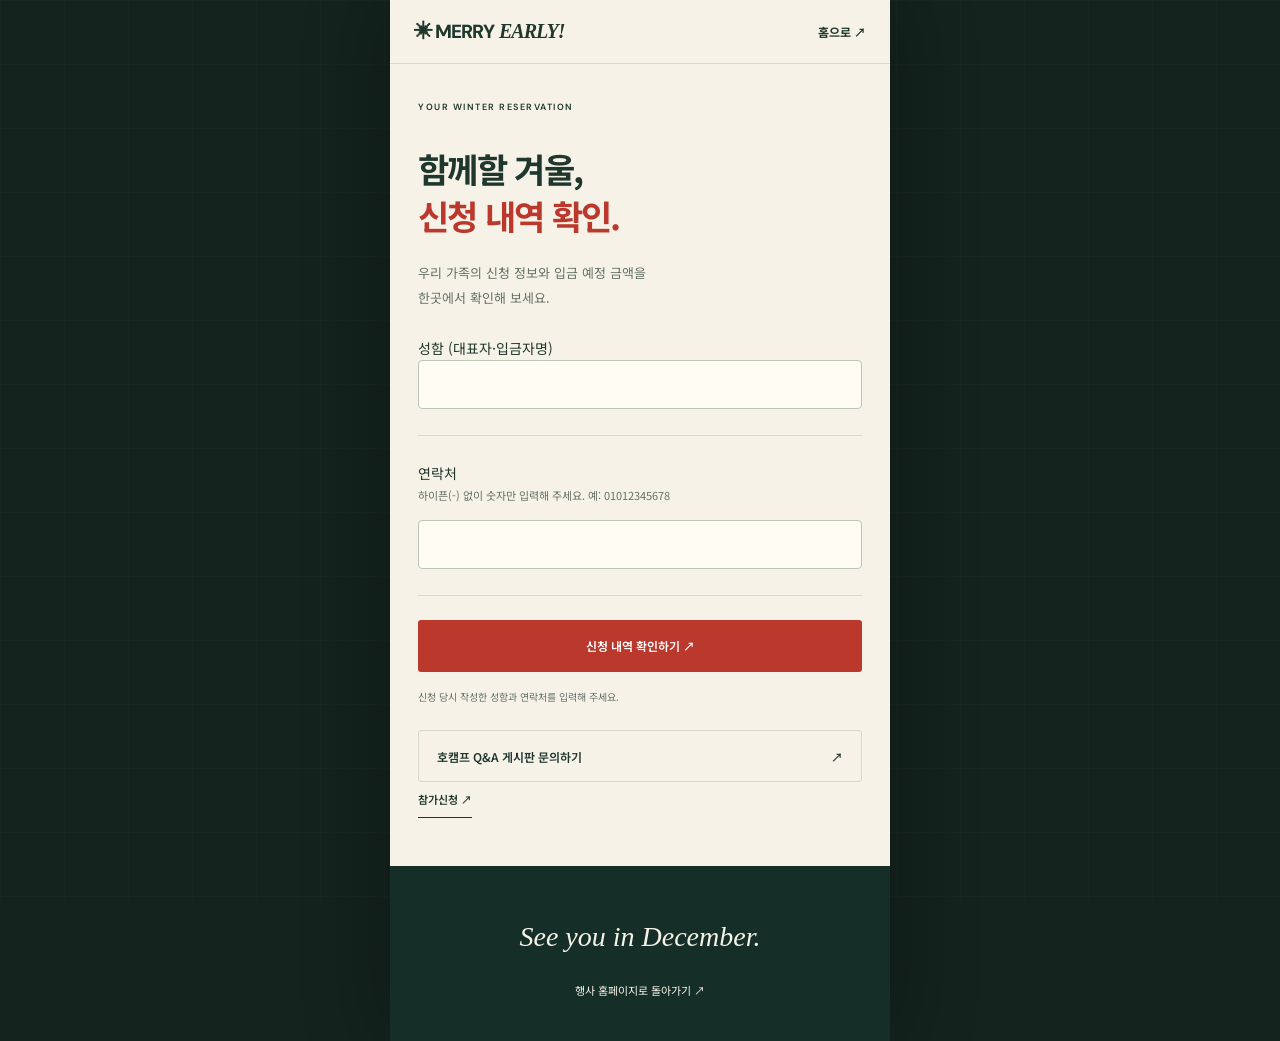
==== application.html @ 4bf06a60 "fix: use direct JSON responses for lookup and email verification" ====
<!doctype html>
<html lang="ko"><head><meta charset="utf-8"><meta name="viewport" content="width=device-width, initial-scale=1, viewport-fit=cover"><meta name="theme-color" content="#152f28"><meta name="robots" content="noindex"><title>신청 내역 확인 · 미리 크리스마스 캠프</title><link rel="icon" href="assets/favicon.svg"><link rel="stylesheet" href="style.css"><link rel="stylesheet" href="registration.css?v=20261101-edit"><script src="payment-config.js?v=20261101" defer></script><script src="registration-fields.js?v=20261101-email" defer></script><script src="application-edit.js?v=20261102-json" defer></script><script src="application.js?v=20261102-json" defer></script></head><body><div class="phone-site registration"><header class="header"><a class="wordmark" href="index.html">✳ MERRY <i>EARLY!</i></a><a class="header-info" href="index.html">홈으로 ↗</a></header><main class="section"><p class="section-label">YOUR WINTER RESERVATION</p><h1>함께할 겨울,<br><em>신청 내역 확인.</em></h1><p class="body-copy">우리 가족의 신청 정보와 입금 예정 금액을<br>한곳에서 확인해 보세요.</p><form id="lookup-form" method="post" target="lookup-frame" autocomplete="off"><div class="form-field"><label for="lookup-name">성함 (대표자·입금자명)</label><input id="lookup-name" name="name" type="text" required maxlength="80" autocomplete="name"></div><div class="form-field"><label for="lookup-phone">연락처</label><p class="field-description" id="phone-hint">하이픈(-) 없이 숫자만 입력해 주세요. 예: 01012345678</p><input id="lookup-phone" name="phone" type="tel" inputmode="numeric" pattern="[0-9]{10,11}" minlength="10" maxlength="11" required aria-describedby="phone-hint" autocomplete="tel"></div><input type="hidden" name="nonce"><button class="button button-red submit-button" type="submit">신청 내역 확인하기 ↗</button><p class="fine-print">신청 당시 작성한 성함과 연락처를 입력해 주세요.</p></form><p id="lookup-status" role="status" class="fine-print"></p><div id="lookup-results" aria-live="polite"></div><section class="amount-card" id="lookup-payment" hidden><p class="section-label">PAYMENT GUIDE</p><h2>입금 계좌 안내</h2><p id="lookup-account-info" class="fine-print" style="white-space:pre-line"></p><button type="button" id="copy-lookup-account" class="button button-red submit-button">계좌번호 복사하기</button><p id="lookup-account-status" role="status" class="fine-print"></p><p class="fine-print">신청 대표자 이름으로 입금해 주세요.<br>입금 확인 및 참가 확정은 운영진이 진행합니다.</p></section><iframe name="lookup-frame" title="신청 조회 처리" hidden></iframe><a class="button button-outline" style="border-color:var(--line)" href="https://cafe.naver.com/f-e/cafes/30946666/menus/34?viewType=L" target="_blank" rel="noopener noreferrer">호캠프 Q&amp;A 게시판 문의하기 <span aria-hidden="true">↗</span></a><a class="text-link" href="register.html">참가신청 ↗</a></main><footer class="footer"><p class="serif">See you in December.</p><a href="index.html">행사 홈페이지로 돌아가기 ↗</a></footer></div></body></html>
---- style.css ----
@import url('https://fonts.googleapis.com/css2?family=DM+Sans:wght@400;500;600;700&family=Noto+Sans+KR:wght@400;500;600;700;800;900&display=swap');
:root{--pine:#152f28;--dark:#10241e;--cream:#f6f2e8;--paper:#fffcf4;--red:#bb382c;--lime:#d8e788;--ink:#20372e;--muted:#657168;--line:#d7d9c9;--shell:500px;--serif:Georgia,'Times New Roman',serif}
*{box-sizing:border-box}html{scroll-behavior:smooth;scroll-padding-top:82px}body{margin:0;background:#14231e;color:var(--ink);font-family:'Noto Sans KR',sans-serif;font-size:14px;line-height:1.65;word-break:keep-all}button,a{-webkit-tap-highlight-color:transparent}a{color:inherit;text-decoration:none}button{font:inherit;color:inherit;cursor:pointer;border:0}button:focus-visible,a:focus-visible,summary:focus-visible,[tabindex]:focus-visible{outline:3px solid #dd8837;outline-offset:4px}img{display:block;max-width:100%;height:auto}h1,h2,h3,p{margin:0}h2{font-size:30px;line-height:1.45;letter-spacing:-1.5px;font-weight:800}em{font-style:normal;color:var(--red)}.mono,.section-label,.pill,.category{font-family:'DM Sans',sans-serif}.serif{font-family:var(--serif);font-style:italic}.skip{position:fixed;top:-100px;left:20px;background:white;padding:12px;z-index:100}.skip:focus{top:8px}body:before{content:'';position:fixed;inset:0;z-index:-1;pointer-events:none;background-image:linear-gradient(#e5f0d505 1px,transparent 1px),linear-gradient(90deg,#e5f0d505 1px,transparent 1px);background-size:64px 64px}.phone-site{max-width:var(--shell);margin:auto;background:var(--cream);box-shadow:0 0 80px #0005;position:relative}.header{position:sticky;top:0;z-index:20;height:64px;background:var(--cream);padding:0 24px;display:flex;align-items:center;justify-content:space-between;border-bottom:1px solid var(--line)}.wordmark{font-family:'DM Sans',sans-serif;font-weight:800;letter-spacing:-1px;font-size:19px;display:flex;gap:5px;align-items:center}.wordmark>span{font-size:30px;color:var(--red);margin-right:4px}.wordmark i{font-family:var(--serif);font-size:20px}.header-info{font-size:12px;font-weight:700;padding:12px 0}.header-info span{margin-left:10px}.desktop-note,.desktop-right{display:none}.hero{position:relative;min-height:712px;color:var(--cream);background:#0e2223;overflow:hidden}.hero-image{position:absolute;inset:0;width:100%;height:100%;object-fit:cover;object-position:66% center}.hero-shade{position:absolute;inset:0;background:linear-gradient(180deg,#0b201bc7 0%,#0c232256 48%,#0a21180a 67%,#0a1c19eb 100%),linear-gradient(90deg,#0b201b6b,transparent)}.hero-top{position:relative;display:flex;align-items:center;justify-content:space-between;padding:26px 24px 0;gap:8px}.pill{border:1px solid #f6f2e84d;border-radius:40px;padding:5px 9px;font-size:9px;letter-spacing:1.1px}.edition{font-size:9px;letter-spacing:.8px}.hero-copy{position:relative;padding:26px 28px 0}.script-title{font-family:var(--serif);font-style:italic;font-size:38px;line-height:1.2;color:var(--lime);margin-bottom:14px;letter-spacing:-1.8px}.hero h1{font-size:clamp(40px,11.2vw,58px);line-height:1.18;letter-spacing:-3.5px;font-weight:900;text-shadow:0 2px 28px #0005}.hero h1 span{color:var(--cream)}.hero-sub{margin-top:20px;line-height:1.9;font-size:13px;color:#f8f5e4e6}.hero-seal{position:absolute;right:28px;bottom:172px;width:88px;height:88px;border-radius:50%;border:1px solid #f6f2e8a6;display:flex;align-items:center;justify-content:center;flex-direction:column;transform:rotate(12deg);color:var(--cream);background:#182f2a30;backdrop-filter:blur(3px)}.hero-seal span{font-family:'DM Sans',sans-serif;font-size:8px;letter-spacing:1px}.hero-seal b{font-size:40px;font-weight:400;line-height:1.1}.hero-bottom{position:absolute;bottom:34px;left:28px;right:28px;display:flex;justify-content:space-between;align-items:center;font-size:13px}.hero-bottom strong{font-size:14px;line-height:2;letter-spacing:.6px}.hero-bottom a{height:44px;width:44px;border-radius:50%;border:1px solid #ffffff60;display:grid;place-items:center;font-size:24px}.image-caption{position:absolute;bottom:8px;left:28px;font-size:8px;color:#fff9}.snow{position:absolute;inset:0;background-image:radial-gradient(1.5px 1.5px at 16% 20%,#fff8 50%,transparent),radial-gradient(1px 1px at 75% 33%,#fff6 50%,transparent),radial-gradient(2px 2px at 38% 70%,#fff9 50%,transparent);background-size:163px 210px,227px 290px,301px 373px;animation:snowfall 25s linear infinite;pointer-events:none}@keyframes snowfall{to{background-position:0 420px,0 580px,0 746px}}.ribbon{background:var(--lime);color:var(--pine);overflow:hidden;padding:12px 0;font-family:'DM Sans',sans-serif;font-size:11px;font-weight:700;letter-spacing:1.5px}.ribbon>div{white-space:nowrap;width:max-content;animation:ribbon 35s linear infinite}@keyframes ribbon{to{transform:translateX(-50%)}}
.section{padding:48px 28px}.section-label{display:flex;justify-content:space-between;align-items:center;font-size:9px;letter-spacing:1.5px;font-weight:600;margin-bottom:30px}.section-label>span:last-child{font-size:22px;line-height:1}.intro-serif{font-size:28px;color:var(--red);margin-bottom:20px}.body-copy{font-size:13px;line-height:1.95;color:var(--muted);margin-top:20px}.ticket{margin-top:32px;background:var(--pine);color:var(--cream);padding:20px 22px 16px;position:relative;filter:drop-shadow(0 7px 9px #17332a10);border-radius:3px}.ticket-top{display:flex;justify-content:space-between;align-items:center;font-size:9px;letter-spacing:1px;color:var(--lime)}.ticket-top>span:last-child{font-size:24px}.ticket-date{display:flex;align-items:center;justify-content:space-between;gap:8px;margin:8px 0 22px}.ticket-date>strong{font:50px/.95 'DM Sans',sans-serif;letter-spacing:-3px;font-weight:600}.ticket-date>strong span{font-weight:400;font-size:27px;margin:0 8px}.ticket-date>.mono{font-size:10px;line-height:1.5}.ticket-dash{height:1px;border-top:1px dashed #ffffff50;position:relative;margin:0 -22px}.ticket-dash:before,.ticket-dash:after{content:'';position:absolute;width:16px;height:16px;border-radius:50%;background:var(--cream);top:-8px}.ticket-dash:before{left:-8px}.ticket-dash:after{right:-8px}.ticket-info{display:grid;grid-template-columns:1fr 1fr 1.3fr;gap:8px;margin:20px 0}.ticket-info dt{font-size:9px;color:#bbc9be;margin-bottom:5px}.ticket-info dd{margin:0;font-size:12px;font-weight:600}.ticket-bottom{border-top:1px solid #ffffff20;padding-top:12px;display:flex;justify-content:space-between;align-items:center;gap:12px}.ticket-bottom>.mono{font-size:7px;letter-spacing:1.3px}.barcode{width:66px;height:19px;background:repeating-linear-gradient(90deg,#e9ecdc 0px,#e9ecdc 1px,transparent 1px,transparent 3px,#e9ecdc 3px,#e9ecdc 5px,transparent 5px,transparent 7px)}.text-link{display:inline-flex;gap:20px;font-size:11px;font-weight:600;border-bottom:1px solid var(--ink);padding:8px 0;background:none}.invitation>.text-link{margin-top:16px}
.program{background:#ebeade}.program-heading{display:flex;justify-content:space-between;gap:10px;align-items:center}.tiny-stamp{font:10px/1.2 'DM Sans',sans-serif;font-weight:700;letter-spacing:1px;border:1px solid var(--red);color:var(--red);padding:12px 10px;transform:rotate(9deg);text-align:center}.day-tabs{display:grid;grid-template-columns:1fr 1fr;margin-top:30px;border:1px solid var(--pine);border-radius:4px;overflow:hidden}.day-tabs button{display:flex;flex-direction:column;align-items:flex-start;background:transparent;padding:16px 18px;gap:3px;text-align:left}.day-tabs button+button{border-left:1px solid var(--pine)}.day-tabs button[aria-selected=true]{background:var(--pine);color:var(--cream)}.day-tabs small{font:9px 'DM Sans',sans-serif;letter-spacing:1.2px}.day-tabs strong{font:32px/1.2 'DM Sans',sans-serif;font-weight:500;letter-spacing:-1px}.day-tabs span{font-size:10px;opacity:.8}.program-item{display:flex;align-items:flex-start;gap:14px;padding:24px 0;border-bottom:1px solid #cdd1c3}.program-no{font:italic 25px var(--serif);color:var(--red);line-height:1.1;min-width:25px}.category{font-size:8px;letter-spacing:1.2px;color:#576756;display:block;margin-bottom:5px}.program-item h3{font-size:17px;font-weight:700;letter-spacing:-.7px}.program-item p{font-size:11px;line-height:1.85;color:var(--muted);margin-top:7px}.item-icon{font-size:27px;color:var(--red);margin-left:auto;line-height:1}.program-notice{font-size:10px;line-height:1.9;color:#656f61;margin-top:18px}.sunday{display:flex;gap:16px;align-items:flex-start;margin-top:26px;padding-top:22px;border-top:1px solid #bfc6b8}.sunday>.mono{font-size:10px;white-space:nowrap;padding-top:3px}.sunday p{font-size:11px}.sunday small{color:var(--muted);font-size:10px}.interlude{background:var(--red);color:var(--cream);padding:42px 28px;position:relative;overflow:hidden}.interlude .mono{font-size:9px;letter-spacing:1.7px}.interlude p{font-size:clamp(22px,6vw,30px);font-weight:800;line-height:1.45;letter-spacing:-1.5px;margin-top:18px}.interlude em{font-family:var(--serif);font-style:italic;color:var(--cream);border-bottom:1px solid #f8f4db80}.interlude-star{font-size:170px;position:absolute;right:-20px;bottom:-52px;color:#f7efda1c;line-height:1.3}
.host-list{list-style:none;display:grid;grid-template-columns:1fr 1fr;margin:28px 0 0;padding:0;border-top:1px solid var(--line)}.host-list li{font-size:19px;font-weight:800;letter-spacing:-.7px;padding:17px 0;border-bottom:1px solid var(--line)}.host-list li:before{content:'✳';font-weight:400;color:var(--red);font-size:15px;margin-right:10px}.host-credit{font-size:8px;letter-spacing:1.4px;margin-top:20px;color:var(--muted)}.venue{background:var(--pine);color:var(--cream)}.venue-label{font-size:11px;color:var(--lime);display:inline-block;margin-bottom:12px}.venue h2{font-size:37px;line-height:1.35}.venue h2 .serif{font-size:32px;font-weight:400;letter-spacing:-1px}.venue .body-copy{color:#becdc2}.venue-address{margin-top:30px;padding-top:24px;border-top:1px solid #f5f0dc30;display:flex;align-items:center;gap:16px}.venue-address>span{font-size:30px;color:var(--lime)}.venue-address strong{font-size:13px}.venue-address p{font-size:11px;color:#becdc2;margin-top:5px}.button{display:flex;align-items:center;justify-content:space-between;gap:12px;font-size:12px;font-weight:600;min-height:52px;padding:14px 18px;border-radius:3px}.button-outline{border:1px solid #f2f5d966;margin-top:24px}.fine-print{font-size:10px;line-height:1.85;margin-top:16px;color:var(--muted)}.venue .fine-print{color:#a7b9ad}.poster-section{background:#ede8dc}.poster-heading{display:flex;align-items:center;justify-content:space-between;gap:14px;margin-bottom:28px}.poster-heading h2{font-size:24px}.poster-heading .text-link{white-space:nowrap;font-size:10px}.poster-button{padding:0;background:var(--pine);width:100%;transform:rotate(-2deg);box-shadow:8px 10px 0 #cdd0bf;transition:transform .25s}.poster-button:hover{transform:rotate(0)}.poster-button img{width:100%;height:auto}.join-badge{display:inline-block;background:#e8e8d7;color:var(--pine);border-radius:30px;font-size:10px;padding:6px 12px;margin-bottom:18px}.join h2{font-size:35px}.join-details{margin:28px 0}.join-details>div{display:flex;justify-content:space-between;padding:12px 0;border-bottom:1px solid var(--line);font-size:12px}.join-details dt{color:var(--muted)}.join-details dd{margin:0;font-weight:600}.button-red{background:var(--red);color:white}.faq{padding-top:12px}.faq h2{font-size:24px;margin-bottom:24px}.faq details{border-top:1px solid var(--line)}.faq details:last-child{border-bottom:1px solid var(--line)}.faq summary{font-size:12px;font-weight:600;cursor:pointer;list-style:none;padding:19px 22px 19px 0;position:relative}.faq summary::-webkit-details-marker{display:none}.faq summary:after{content:'+';position:absolute;right:0;font:20px/1 'DM Sans',sans-serif;font-weight:400;top:20px}.faq details[open] summary:after{content:'−'}.faq details p{font-size:12px;line-height:1.9;color:var(--muted);padding-bottom:20px}.footer{background:var(--pine);color:var(--cream);padding:36px 28px 124px;text-align:center}.footer-star{font-size:40px;color:var(--lime)}.footer>.serif{font-size:28px;margin:12px 0 18px}.footer>a{font-size:11px}.footer small{display:block;font-size:9px;line-height:1.9;color:#aebcb1;margin-top:20px}
.bottom-bar{position:fixed;bottom:0;left:50%;transform:translateX(-50%);width:min(100%,var(--shell));z-index:30;background:#f6f2e8f5;backdrop-filter:blur(10px);padding:12px 16px calc(12px + env(safe-area-inset-bottom));display:flex;gap:10px;border-top:1px solid var(--line)}.bottom-home{display:grid;place-items:center;border:1px solid #c4c8b8;border-radius:3px;width:48px;flex-shrink:0;font-size:22px}.bottom-cta{display:flex;align-items:center;justify-content:space-between;gap:12px;background:var(--red);color:white;min-height:48px;border-radius:3px;padding:12px 16px;flex:1}.bottom-cta span{font-size:10px;opacity:.85}.bottom-cta strong{font-size:12px;white-space:nowrap}dialog{border:0;padding:40px 10px 10px;background:var(--pine);color:white;max-width:min(92vw,580px);max-height:90svh;overflow:auto;border-radius:4px}dialog::backdrop{background:#06120fe8;backdrop-filter:blur(5px)}.dialog-close{position:absolute;top:3px;right:10px;background:none;color:white;min-height:34px;padding:5px 10px;font-size:13px}body.dialog-open{overflow:hidden}[hidden]{display:none!important}
@media(min-width:1050px){.desktop-note{position:fixed;display:block;left:calc(50% - 580px);top:50%;transform:translateY(-50%);width:280px;color:#f6f2e8}.brand{display:flex;align-items:center;font-size:17px;font-weight:700;gap:8px}.brand-symbol{color:var(--lime);font-size:30px}.brand .mono{font-size:8px;font-weight:400;margin-left:auto;letter-spacing:1px}.eyebrow{font:8px 'DM Sans',sans-serif;letter-spacing:1.5px;color:#b3c0ae;margin-top:70px}.desktop-title{font-size:38px;font-weight:700;line-height:1.5;letter-spacing:-2px;margin-top:20px}.desktop-title em{color:var(--lime)}.desktop-line{width:40px;height:1px;background:#81927c;margin:28px 0}.desktop-date{font-size:12px;letter-spacing:1px;color:#d6decf}.desktop-place{font-size:12px;color:#aab8a8;margin-top:8px}.desktop-link{display:inline-flex;align-items:center;gap:20px;margin-top:34px;font-size:11px;color:#bdc8b5}.desktop-link>span{color:var(--lime);font-size:19px}.desktop-bottom{margin-top:80px;border-top:1px solid #d1dbbf20;padding-top:20px;display:flex;justify-content:space-between;font-size:8px;letter-spacing:1.5px;color:#93a18e}.desktop-right{position:fixed;right:calc(50% - 390px);top:10%;bottom:10%;display:flex;align-items:center;justify-content:space-between;flex-direction:column;color:#acbba0;gap:35px}.desktop-right>.big-spark{font-size:76px;color:var(--lime);line-height:1}.desktop-right>span:not(.big-spark){font:9px 'DM Sans',sans-serif;writing-mode:vertical-rl;letter-spacing:2px}}
@media(min-width:1050px) and (max-width:1240px){.desktop-note{left:26px;width:220px}.desktop-title{font-size:31px}.desktop-right{right:60px}.eyebrow{font-size:7px}}
@media(max-width:360px){.header{padding:0 18px}.wordmark{font-size:16px}.wordmark i{font-size:18px}.hero-copy{padding-left:22px;padding-right:22px}.hero{min-height:670px}.section{padding:40px 22px}.hero-top{padding-left:22px;padding-right:22px}.pill{font-size:7px}.edition{font-size:8px}.hero h1{letter-spacing:-2.5px}.ticket{padding-left:18px;padding-right:18px}.ticket-date>strong{font-size:40px}.ticket-dash{margin:0 -18px}.ticket-info dd{font-size:10px}.ticket-bottom>.mono{font-size:6px}.program-item{gap:10px}.program-item p{font-size:10px}.poster-heading h2{font-size:21px}.bottom-cta{padding:12px}.bottom-cta span{font-size:9px}.bottom-cta strong{font-size:11px}.venue h2 .serif{font-size:28px}.host-list li{font-size:16px}.day-tabs button{padding:14px}.program-heading h2{font-size:27px}}
@media(prefers-reduced-motion:reduce){html{scroll-behavior:auto}*,*:before,*:after{animation:none!important;transition:none!important}}

.participation-fees{margin:28px 0;padding:24px 20px;background:#ebeade;border:1px solid var(--line);border-radius:3px}.participation-fees h3{font-size:20px;letter-spacing:-.8px}.fee-basis{font-size:12px;color:var(--muted);margin-top:8px;line-height:1.8}.fee-list{margin:18px 0 0}.fee-list>div{display:flex;align-items:center;justify-content:space-between;gap:12px;padding:15px 0;border-top:1px solid #cdd1c3}.fee-list dt{font-size:13px}.fee-list dt small{display:block;font-size:11px;color:var(--muted);margin-top:3px}.fee-list dd{margin:0;white-space:nowrap;font-size:21px;font-weight:800;color:var(--red);letter-spacing:-.6px}.fee-extra{margin-top:10px;padding-top:16px;border-top:1px dashed #bfc6b8;font-size:11px;line-height:1.9;color:var(--muted)}.fee-extra strong{font-weight:700;color:var(--ink)}
.lookup-link{margin-top:12px;border:1px solid var(--pine)}
---- registration.css ----
.registration h1{font-size:34px;line-height:1.4;letter-spacing:-1.7px}.registration .section{padding-top:36px}.registration-note{background:#ebeade;padding:20px;margin:26px 0;font-size:12px}.registration-note p{margin-top:10px;color:var(--muted)}.source-notice{font-size:12px;border-block:1px solid var(--line);padding:16px 0}.source-notice summary{cursor:pointer;font-weight:700}.source-notice p{margin-top:12px}.source-notice a{display:inline-block;text-decoration:underline;margin-top:12px}.form-field{min-width:0;margin:0;padding:26px 0;border:0;border-bottom:1px solid var(--line)}.form-field legend{float:left;width:100%;font-size:15px;font-weight:700;margin-bottom:10px}.form-field legend+*{clear:both}.field-description{font-size:11px;white-space:pre-line;color:var(--muted);line-height:1.9;margin-bottom:14px}.registration input:not([type=radio]):not([type=checkbox]),.registration select,.registration textarea{display:block;width:100%;min-height:48px;padding:12px;border:1px solid #bdc5b7;border-radius:4px;background:var(--paper);font:inherit;color:var(--ink)}.registration textarea{min-height:120px;resize:vertical}.choice{display:flex;gap:10px;align-items:flex-start;padding:12px 10px;margin:7px 0;border:1px solid var(--line);border-radius:4px;background:var(--paper);font-size:12px;cursor:pointer}.choice:has(input:checked){border-color:var(--pine);background:#e8eddd}.choice input{width:18px;height:18px;flex-shrink:0;accent-color:var(--pine);margin:1px 0}.counts{display:grid;grid-template-columns:1fr 1fr;gap:16px}.counts label{font-size:12px}.counts select{margin-top:8px}.required{color:var(--red)}.amount-card{margin-top:28px;background:var(--pine);color:var(--cream);padding:24px 20px;border-radius:5px}.amount-card h2{font-size:24px}.amount-card dl{font-size:12px}.amount-card dl>div{display:flex;justify-content:space-between;gap:12px;padding:8px 0}.amount-card dd{margin:0;white-space:nowrap}.amount-card .fine-print{color:#c3d0bf}.amount-card .text-link{color:var(--cream);border-color:var(--cream)}.total-row{display:flex;justify-content:space-between;align-items:center;gap:10px;border-top:1px solid #ffffff50;padding-top:18px;margin-top:18px;font-size:12px}.total-row output{font-size:24px;font-weight:800;color:var(--lime);text-align:right}#price-warning{font-size:12px;color:#ffe3b2;white-space:pre-line}#copy-status{display:block;font-size:11px;margin-top:8px}.submit-button{width:100%;justify-content:center;margin-top:24px;cursor:pointer}#form-status{color:var(--red);font-size:12px;margin-top:18px}.registration .footer{padding-bottom:40px}@media(max-width:360px){.registration h1{font-size:29px}.total-row output{font-size:20px}}

.family-field{margin:24px 0;padding:24px 18px;background:#e8eddd;border:2px solid var(--pine);border-radius:6px;scroll-margin-top:84px}.person-count{margin:0;padding:12px 0;border:0;min-width:0}.person-count legend{float:none;font-size:14px;margin:0 0 8px}.count-options{display:grid;grid-template-columns:repeat(5,minmax(0,1fr));gap:6px}.count-options .choice{display:block;position:relative;padding:12px 0;text-align:center;margin:0;font-weight:700}.count-options input{position:absolute;opacity:0;width:1px;height:1px}.count-options .choice:has(input:checked){background:var(--pine);color:var(--cream)}.count-options .choice:has(input:focus-visible){outline:3px solid #dd8837;outline-offset:2px}.family-jump{display:block;margin-top:16px;color:var(--pine);font-weight:700;text-decoration:underline;font-size:13px}

.arrival-notice{font-size:12px;font-weight:700;color:var(--red);margin-bottom:12px}

.lookup-link{margin:12px 0;border:1px solid var(--pine);background:transparent}.lookup-link:hover{background:#e8eddd}.registration>.lookup-link{margin:0 28px 28px}#lookup-results dd{max-width:65%;text-align:right}#lookup-form button:disabled{opacity:.6}
.all-details-title{font-size:24px;margin-top:36px}.completed-details{margin:20px 0}.completed-details>div{padding:18px 0;border-bottom:1px solid var(--line)}.completed-details dt{font-size:12px;color:var(--muted);margin-bottom:8px}.completed-details dd{margin:0;font-size:14px;white-space:pre-wrap;overflow-wrap:anywhere;word-break:normal}#account-info{white-space:pre-line}#verification-retry{margin-top:12px}.submit-button:disabled{opacity:.65}

.returning-applicant{margin:0 0 28px;padding:18px;background:#e8eddd;border:1px solid var(--pine);border-radius:5px}.returning-applicant p{font-size:13px;font-weight:700}.returning-applicant .lookup-link{margin:12px 0 0;width:100%;font-size:13px}

.application-editor{margin-top:24px;padding:20px 14px;border:1px solid var(--pine);background:var(--paper);border-radius:5px}.application-editor h3{font-size:19px}.application-editor .form-field{padding:18px 0}.application-editor label{display:block;font-size:13px;font-weight:700}.application-editor label>input,.application-editor label>select,.application-editor label>textarea{margin-top:8px}.application-editor .choice{display:flex;font-weight:400}.edit-status{margin:16px 0;font-size:12px;white-space:pre-line;color:var(--red)}.application-editor .amount-card output{display:block;margin-top:14px;font-size:27px;font-weight:800;color:var(--lime)}.application-editor .lookup-link{width:100%;font-size:13px}.edit-auth input{letter-spacing:5px;font-size:22px}.application-editor input:disabled{opacity:.75}
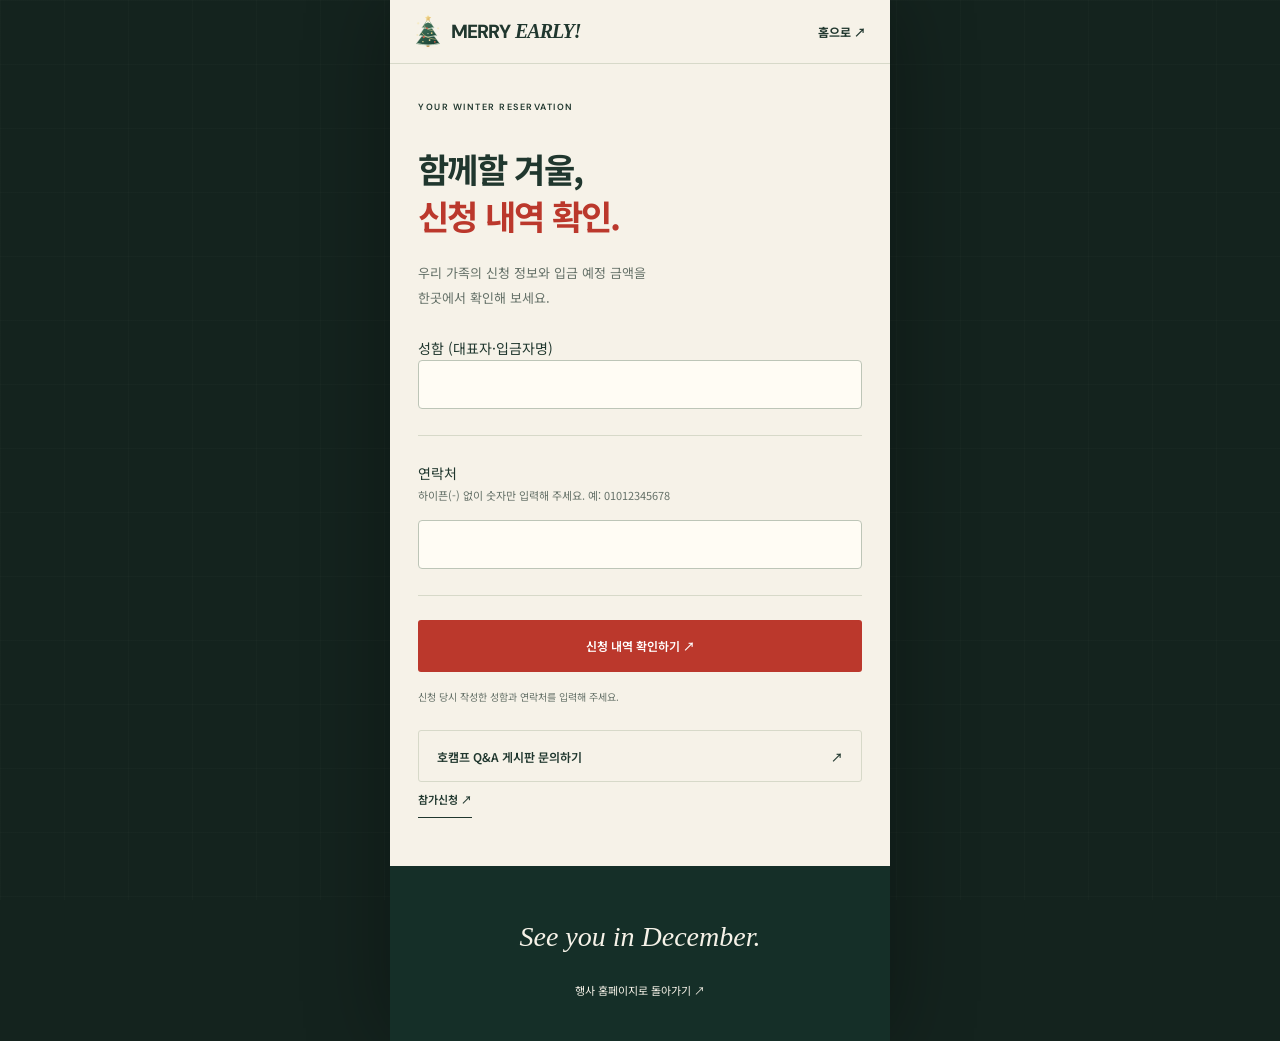
==== commit fe568fa9: "fix: replace emoji decorations with Christmas tree artwork" ====
--- a/application.html
+++ b/application.html
@@ -1,2 +1,2 @@
 <!doctype html>
-<html lang="ko"><head><meta charset="utf-8"><meta name="viewport" content="width=device-width, initial-scale=1, viewport-fit=cover"><meta name="theme-color" content="#152f28"><meta name="robots" content="noindex"><title>신청 내역 확인 · 미리 크리스마스 캠프</title><link rel="icon" href="assets/favicon.svg"><link rel="stylesheet" href="style.css"><link rel="stylesheet" href="registration.css?v=20261101-edit"><script src="payment-config.js?v=20261101" defer></script><script src="registration-fields.js?v=20261101-email" defer></script><script src="application-edit.js?v=20261102-json" defer></script><script src="application.js?v=20261102-json" defer></script></head><body><div class="phone-site registration"><header class="header"><a class="wordmark" href="index.html">✳ MERRY <i>EARLY!</i></a><a class="header-info" href="index.html">홈으로 ↗</a></header><main class="section"><p class="section-label">YOUR WINTER RESERVATION</p><h1>함께할 겨울,<br><em>신청 내역 확인.</em></h1><p class="body-copy">우리 가족의 신청 정보와 입금 예정 금액을<br>한곳에서 확인해 보세요.</p><form id="lookup-form" method="post" target="lookup-frame" autocomplete="off"><div class="form-field"><label for="lookup-name">성함 (대표자·입금자명)</label><input id="lookup-name" name="name" type="text" required maxlength="80" autocomplete="name"></div><div class="form-field"><label for="lookup-phone">연락처</label><p class="field-description" id="phone-hint">하이픈(-) 없이 숫자만 입력해 주세요. 예: 01012345678</p><input id="lookup-phone" name="phone" type="tel" inputmode="numeric" pattern="[0-9]{10,11}" minlength="10" maxlength="11" required aria-describedby="phone-hint" autocomplete="tel"></div><input type="hidden" name="nonce"><button class="button button-red submit-button" type="submit">신청 내역 확인하기 ↗</button><p class="fine-print">신청 당시 작성한 성함과 연락처를 입력해 주세요.</p></form><p id="lookup-status" role="status" class="fine-print"></p><div id="lookup-results" aria-live="polite"></div><section class="amount-card" id="lookup-payment" hidden><p class="section-label">PAYMENT GUIDE</p><h2>입금 계좌 안내</h2><p id="lookup-account-info" class="fine-print" style="white-space:pre-line"></p><button type="button" id="copy-lookup-account" class="button button-red submit-button">계좌번호 복사하기</button><p id="lookup-account-status" role="status" class="fine-print"></p><p class="fine-print">신청 대표자 이름으로 입금해 주세요.<br>입금 확인 및 참가 확정은 운영진이 진행합니다.</p></section><iframe name="lookup-frame" title="신청 조회 처리" hidden></iframe><a class="button button-outline" style="border-color:var(--line)" href="https://cafe.naver.com/f-e/cafes/30946666/menus/34?viewType=L" target="_blank" rel="noopener noreferrer">호캠프 Q&amp;A 게시판 문의하기 <span aria-hidden="true">↗</span></a><a class="text-link" href="register.html">참가신청 ↗</a></main><footer class="footer"><p class="serif">See you in December.</p><a href="index.html">행사 홈페이지로 돌아가기 ↗</a></footer></div></body></html>
+<html lang="ko"><head><meta charset="utf-8"><meta name="viewport" content="width=device-width, initial-scale=1, viewport-fit=cover"><meta name="theme-color" content="#152f28"><meta name="robots" content="noindex"><title>신청 내역 확인 · 미리 크리스마스 캠프</title><link rel="icon" href="assets/favicon.svg"><link rel="stylesheet" href="style.css?v=20261104-tree"><link rel="stylesheet" href="registration.css?v=20261101-edit"><script src="payment-config.js?v=20261101" defer></script><script src="registration-fields.js?v=20261102-audit" defer></script><script src="application-edit.js?v=20261102-json" defer></script><script src="application.js?v=20261102-json" defer></script></head><body><div class="phone-site registration"><header class="header"><a class="wordmark" href="index.html"><img class="tree-icon logo-tree" src="assets/christmas-tree.svg" width="28" height="35" alt="" aria-hidden="true"> MERRY <i>EARLY!</i></a><a class="header-info" href="index.html">홈으로 ↗</a></header><main class="section"><p class="section-label">YOUR WINTER RESERVATION</p><h1>함께할 겨울,<br><em>신청 내역 확인.</em></h1><p class="body-copy">우리 가족의 신청 정보와 입금 예정 금액을<br>한곳에서 확인해 보세요.</p><form id="lookup-form" method="post" target="lookup-frame" autocomplete="off"><div class="form-field"><label for="lookup-name">성함 (대표자·입금자명)</label><input id="lookup-name" name="name" type="text" required maxlength="80" autocomplete="name"></div><div class="form-field"><label for="lookup-phone">연락처</label><p class="field-description" id="phone-hint">하이픈(-) 없이 숫자만 입력해 주세요. 예: 01012345678</p><input id="lookup-phone" name="phone" type="tel" inputmode="numeric" pattern="[0-9]{10,11}" minlength="10" maxlength="11" required aria-describedby="phone-hint" autocomplete="tel"></div><input type="hidden" name="nonce"><button class="button button-red submit-button" type="submit">신청 내역 확인하기 ↗</button><p class="fine-print">신청 당시 작성한 성함과 연락처를 입력해 주세요.</p></form><p id="lookup-status" role="status" class="fine-print"></p><div id="lookup-results" aria-live="polite"></div><section class="amount-card" id="lookup-payment" hidden><p class="section-label">PAYMENT GUIDE</p><h2>입금 계좌 안내</h2><p id="lookup-account-info" class="fine-print" style="white-space:pre-line"></p><button type="button" id="copy-lookup-account" class="button button-red submit-button">계좌번호 복사하기</button><p id="lookup-account-status" role="status" class="fine-print"></p><p class="fine-print">신청 대표자 이름으로 입금해 주세요.<br>입금 확인 및 참가 확정은 운영진이 진행합니다.</p></section><iframe name="lookup-frame" title="신청 조회 처리" hidden></iframe><a class="button button-outline" style="border-color:var(--line)" href="https://cafe.naver.com/f-e/cafes/30946666/menus/34?viewType=L" target="_blank" rel="noopener noreferrer">호캠프 Q&amp;A 게시판 문의하기 <span aria-hidden="true">↗</span></a><a class="text-link" href="register.html">참가신청 ↗</a></main><footer class="footer"><p class="serif">See you in December.</p><a href="index.html">행사 홈페이지로 돌아가기 ↗</a></footer></div></body></html>
--- a/style.css
+++ b/style.css
@@ -3,7 +3,7 @@
 *{box-sizing:border-box}html{scroll-behavior:smooth;scroll-padding-top:82px}body{margin:0;background:#14231e;color:var(--ink);font-family:'Noto Sans KR',sans-serif;font-size:14px;line-height:1.65;word-break:keep-all}button,a{-webkit-tap-highlight-color:transparent}a{color:inherit;text-decoration:none}button{font:inherit;color:inherit;cursor:pointer;border:0}button:focus-visible,a:focus-visible,summary:focus-visible,[tabindex]:focus-visible{outline:3px solid #dd8837;outline-offset:4px}img{display:block;max-width:100%;height:auto}h1,h2,h3,p{margin:0}h2{font-size:30px;line-height:1.45;letter-spacing:-1.5px;font-weight:800}em{font-style:normal;color:var(--red)}.mono,.section-label,.pill,.category{font-family:'DM Sans',sans-serif}.serif{font-family:var(--serif);font-style:italic}.skip{position:fixed;top:-100px;left:20px;background:white;padding:12px;z-index:100}.skip:focus{top:8px}body:before{content:'';position:fixed;inset:0;z-index:-1;pointer-events:none;background-image:linear-gradient(#e5f0d505 1px,transparent 1px),linear-gradient(90deg,#e5f0d505 1px,transparent 1px);background-size:64px 64px}.phone-site{max-width:var(--shell);margin:auto;background:var(--cream);box-shadow:0 0 80px #0005;position:relative}.header{position:sticky;top:0;z-index:20;height:64px;background:var(--cream);padding:0 24px;display:flex;align-items:center;justify-content:space-between;border-bottom:1px solid var(--line)}.wordmark{font-family:'DM Sans',sans-serif;font-weight:800;letter-spacing:-1px;font-size:19px;display:flex;gap:5px;align-items:center}.wordmark>span{font-size:30px;color:var(--red);margin-right:4px}.wordmark i{font-family:var(--serif);font-size:20px}.header-info{font-size:12px;font-weight:700;padding:12px 0}.header-info span{margin-left:10px}.desktop-note,.desktop-right{display:none}.hero{position:relative;min-height:712px;color:var(--cream);background:#0e2223;overflow:hidden}.hero-image{position:absolute;inset:0;width:100%;height:100%;object-fit:cover;object-position:66% center}.hero-shade{position:absolute;inset:0;background:linear-gradient(180deg,#0b201bc7 0%,#0c232256 48%,#0a21180a 67%,#0a1c19eb 100%),linear-gradient(90deg,#0b201b6b,transparent)}.hero-top{position:relative;display:flex;align-items:center;justify-content:space-between;padding:26px 24px 0;gap:8px}.pill{border:1px solid #f6f2e84d;border-radius:40px;padding:5px 9px;font-size:9px;letter-spacing:1.1px}.edition{font-size:9px;letter-spacing:.8px}.hero-copy{position:relative;padding:26px 28px 0}.script-title{font-family:var(--serif);font-style:italic;font-size:38px;line-height:1.2;color:var(--lime);margin-bottom:14px;letter-spacing:-1.8px}.hero h1{font-size:clamp(40px,11.2vw,58px);line-height:1.18;letter-spacing:-3.5px;font-weight:900;text-shadow:0 2px 28px #0005}.hero h1 span{color:var(--cream)}.hero-sub{margin-top:20px;line-height:1.9;font-size:13px;color:#f8f5e4e6}.hero-seal{position:absolute;right:28px;bottom:172px;width:88px;height:88px;border-radius:50%;border:1px solid #f6f2e8a6;display:flex;align-items:center;justify-content:center;flex-direction:column;transform:rotate(12deg);color:var(--cream);background:#182f2a30;backdrop-filter:blur(3px)}.hero-seal span{font-family:'DM Sans',sans-serif;font-size:8px;letter-spacing:1px}.hero-seal b{font-size:40px;font-weight:400;line-height:1.1}.hero-bottom{position:absolute;bottom:34px;left:28px;right:28px;display:flex;justify-content:space-between;align-items:center;font-size:13px}.hero-bottom strong{font-size:14px;line-height:2;letter-spacing:.6px}.hero-bottom a{height:44px;width:44px;border-radius:50%;border:1px solid #ffffff60;display:grid;place-items:center;font-size:24px}.image-caption{position:absolute;bottom:8px;left:28px;font-size:8px;color:#fff9}.snow{position:absolute;inset:0;background-image:radial-gradient(1.5px 1.5px at 16% 20%,#fff8 50%,transparent),radial-gradient(1px 1px at 75% 33%,#fff6 50%,transparent),radial-gradient(2px 2px at 38% 70%,#fff9 50%,transparent);background-size:163px 210px,227px 290px,301px 373px;animation:snowfall 25s linear infinite;pointer-events:none}@keyframes snowfall{to{background-position:0 420px,0 580px,0 746px}}.ribbon{background:var(--lime);color:var(--pine);overflow:hidden;padding:12px 0;font-family:'DM Sans',sans-serif;font-size:11px;font-weight:700;letter-spacing:1.5px}.ribbon>div{white-space:nowrap;width:max-content;animation:ribbon 35s linear infinite}@keyframes ribbon{to{transform:translateX(-50%)}}
 .section{padding:48px 28px}.section-label{display:flex;justify-content:space-between;align-items:center;font-size:9px;letter-spacing:1.5px;font-weight:600;margin-bottom:30px}.section-label>span:last-child{font-size:22px;line-height:1}.intro-serif{font-size:28px;color:var(--red);margin-bottom:20px}.body-copy{font-size:13px;line-height:1.95;color:var(--muted);margin-top:20px}.ticket{margin-top:32px;background:var(--pine);color:var(--cream);padding:20px 22px 16px;position:relative;filter:drop-shadow(0 7px 9px #17332a10);border-radius:3px}.ticket-top{display:flex;justify-content:space-between;align-items:center;font-size:9px;letter-spacing:1px;color:var(--lime)}.ticket-top>span:last-child{font-size:24px}.ticket-date{display:flex;align-items:center;justify-content:space-between;gap:8px;margin:8px 0 22px}.ticket-date>strong{font:50px/.95 'DM Sans',sans-serif;letter-spacing:-3px;font-weight:600}.ticket-date>strong span{font-weight:400;font-size:27px;margin:0 8px}.ticket-date>.mono{font-size:10px;line-height:1.5}.ticket-dash{height:1px;border-top:1px dashed #ffffff50;position:relative;margin:0 -22px}.ticket-dash:before,.ticket-dash:after{content:'';position:absolute;width:16px;height:16px;border-radius:50%;background:var(--cream);top:-8px}.ticket-dash:before{left:-8px}.ticket-dash:after{right:-8px}.ticket-info{display:grid;grid-template-columns:1fr 1fr 1.3fr;gap:8px;margin:20px 0}.ticket-info dt{font-size:9px;color:#bbc9be;margin-bottom:5px}.ticket-info dd{margin:0;font-size:12px;font-weight:600}.ticket-bottom{border-top:1px solid #ffffff20;padding-top:12px;display:flex;justify-content:space-between;align-items:center;gap:12px}.ticket-bottom>.mono{font-size:7px;letter-spacing:1.3px}.barcode{width:66px;height:19px;background:repeating-linear-gradient(90deg,#e9ecdc 0px,#e9ecdc 1px,transparent 1px,transparent 3px,#e9ecdc 3px,#e9ecdc 5px,transparent 5px,transparent 7px)}.text-link{display:inline-flex;gap:20px;font-size:11px;font-weight:600;border-bottom:1px solid var(--ink);padding:8px 0;background:none}.invitation>.text-link{margin-top:16px}
 .program{background:#ebeade}.program-heading{display:flex;justify-content:space-between;gap:10px;align-items:center}.tiny-stamp{font:10px/1.2 'DM Sans',sans-serif;font-weight:700;letter-spacing:1px;border:1px solid var(--red);color:var(--red);padding:12px 10px;transform:rotate(9deg);text-align:center}.day-tabs{display:grid;grid-template-columns:1fr 1fr;margin-top:30px;border:1px solid var(--pine);border-radius:4px;overflow:hidden}.day-tabs button{display:flex;flex-direction:column;align-items:flex-start;background:transparent;padding:16px 18px;gap:3px;text-align:left}.day-tabs button+button{border-left:1px solid var(--pine)}.day-tabs button[aria-selected=true]{background:var(--pine);color:var(--cream)}.day-tabs small{font:9px 'DM Sans',sans-serif;letter-spacing:1.2px}.day-tabs strong{font:32px/1.2 'DM Sans',sans-serif;font-weight:500;letter-spacing:-1px}.day-tabs span{font-size:10px;opacity:.8}.program-item{display:flex;align-items:flex-start;gap:14px;padding:24px 0;border-bottom:1px solid #cdd1c3}.program-no{font:italic 25px var(--serif);color:var(--red);line-height:1.1;min-width:25px}.category{font-size:8px;letter-spacing:1.2px;color:#576756;display:block;margin-bottom:5px}.program-item h3{font-size:17px;font-weight:700;letter-spacing:-.7px}.program-item p{font-size:11px;line-height:1.85;color:var(--muted);margin-top:7px}.item-icon{font-size:27px;color:var(--red);margin-left:auto;line-height:1}.program-notice{font-size:10px;line-height:1.9;color:#656f61;margin-top:18px}.sunday{display:flex;gap:16px;align-items:flex-start;margin-top:26px;padding-top:22px;border-top:1px solid #bfc6b8}.sunday>.mono{font-size:10px;white-space:nowrap;padding-top:3px}.sunday p{font-size:11px}.sunday small{color:var(--muted);font-size:10px}.interlude{background:var(--red);color:var(--cream);padding:42px 28px;position:relative;overflow:hidden}.interlude .mono{font-size:9px;letter-spacing:1.7px}.interlude p{font-size:clamp(22px,6vw,30px);font-weight:800;line-height:1.45;letter-spacing:-1.5px;margin-top:18px}.interlude em{font-family:var(--serif);font-style:italic;color:var(--cream);border-bottom:1px solid #f8f4db80}.interlude-star{font-size:170px;position:absolute;right:-20px;bottom:-52px;color:#f7efda1c;line-height:1.3}
-.host-list{list-style:none;display:grid;grid-template-columns:1fr 1fr;margin:28px 0 0;padding:0;border-top:1px solid var(--line)}.host-list li{font-size:19px;font-weight:800;letter-spacing:-.7px;padding:17px 0;border-bottom:1px solid var(--line)}.host-list li:before{content:'✳';font-weight:400;color:var(--red);font-size:15px;margin-right:10px}.host-credit{font-size:8px;letter-spacing:1.4px;margin-top:20px;color:var(--muted)}.venue{background:var(--pine);color:var(--cream)}.venue-label{font-size:11px;color:var(--lime);display:inline-block;margin-bottom:12px}.venue h2{font-size:37px;line-height:1.35}.venue h2 .serif{font-size:32px;font-weight:400;letter-spacing:-1px}.venue .body-copy{color:#becdc2}.venue-address{margin-top:30px;padding-top:24px;border-top:1px solid #f5f0dc30;display:flex;align-items:center;gap:16px}.venue-address>span{font-size:30px;color:var(--lime)}.venue-address strong{font-size:13px}.venue-address p{font-size:11px;color:#becdc2;margin-top:5px}.button{display:flex;align-items:center;justify-content:space-between;gap:12px;font-size:12px;font-weight:600;min-height:52px;padding:14px 18px;border-radius:3px}.button-outline{border:1px solid #f2f5d966;margin-top:24px}.fine-print{font-size:10px;line-height:1.85;margin-top:16px;color:var(--muted)}.venue .fine-print{color:#a7b9ad}.poster-section{background:#ede8dc}.poster-heading{display:flex;align-items:center;justify-content:space-between;gap:14px;margin-bottom:28px}.poster-heading h2{font-size:24px}.poster-heading .text-link{white-space:nowrap;font-size:10px}.poster-button{padding:0;background:var(--pine);width:100%;transform:rotate(-2deg);box-shadow:8px 10px 0 #cdd0bf;transition:transform .25s}.poster-button:hover{transform:rotate(0)}.poster-button img{width:100%;height:auto}.join-badge{display:inline-block;background:#e8e8d7;color:var(--pine);border-radius:30px;font-size:10px;padding:6px 12px;margin-bottom:18px}.join h2{font-size:35px}.join-details{margin:28px 0}.join-details>div{display:flex;justify-content:space-between;padding:12px 0;border-bottom:1px solid var(--line);font-size:12px}.join-details dt{color:var(--muted)}.join-details dd{margin:0;font-weight:600}.button-red{background:var(--red);color:white}.faq{padding-top:12px}.faq h2{font-size:24px;margin-bottom:24px}.faq details{border-top:1px solid var(--line)}.faq details:last-child{border-bottom:1px solid var(--line)}.faq summary{font-size:12px;font-weight:600;cursor:pointer;list-style:none;padding:19px 22px 19px 0;position:relative}.faq summary::-webkit-details-marker{display:none}.faq summary:after{content:'+';position:absolute;right:0;font:20px/1 'DM Sans',sans-serif;font-weight:400;top:20px}.faq details[open] summary:after{content:'−'}.faq details p{font-size:12px;line-height:1.9;color:var(--muted);padding-bottom:20px}.footer{background:var(--pine);color:var(--cream);padding:36px 28px 124px;text-align:center}.footer-star{font-size:40px;color:var(--lime)}.footer>.serif{font-size:28px;margin:12px 0 18px}.footer>a{font-size:11px}.footer small{display:block;font-size:9px;line-height:1.9;color:#aebcb1;margin-top:20px}
+.host-list{list-style:none;display:grid;grid-template-columns:1fr 1fr;margin:28px 0 0;padding:0;border-top:1px solid var(--line)}.host-list li{font-size:19px;font-weight:800;letter-spacing:-.7px;padding:17px 0;border-bottom:1px solid var(--line)}.host-list li:before{content:'✳\FE0E';font-weight:400;color:var(--red);font-size:15px;margin-right:10px}.host-credit{font-size:8px;letter-spacing:1.4px;margin-top:20px;color:var(--muted)}.venue{background:var(--pine);color:var(--cream)}.venue-label{font-size:11px;color:var(--lime);display:inline-block;margin-bottom:12px}.venue h2{font-size:37px;line-height:1.35}.venue h2 .serif{font-size:32px;font-weight:400;letter-spacing:-1px}.venue .body-copy{color:#becdc2}.venue-address{margin-top:30px;padding-top:24px;border-top:1px solid #f5f0dc30;display:flex;align-items:center;gap:16px}.venue-address>span{font-size:30px;color:var(--lime)}.venue-address strong{font-size:13px}.venue-address p{font-size:11px;color:#becdc2;margin-top:5px}.button{display:flex;align-items:center;justify-content:space-between;gap:12px;font-size:12px;font-weight:600;min-height:52px;padding:14px 18px;border-radius:3px}.button-outline{border:1px solid #f2f5d966;margin-top:24px}.fine-print{font-size:10px;line-height:1.85;margin-top:16px;color:var(--muted)}.venue .fine-print{color:#a7b9ad}.poster-section{background:#ede8dc}.poster-heading{display:flex;align-items:center;justify-content:space-between;gap:14px;margin-bottom:28px}.poster-heading h2{font-size:24px}.poster-heading .text-link{white-space:nowrap;font-size:10px}.poster-button{padding:0;background:var(--pine);width:100%;transform:rotate(-2deg);box-shadow:8px 10px 0 #cdd0bf;transition:transform .25s}.poster-button:hover{transform:rotate(0)}.poster-button img{width:100%;height:auto}.join-badge{display:inline-block;background:#e8e8d7;color:var(--pine);border-radius:30px;font-size:10px;padding:6px 12px;margin-bottom:18px}.join h2{font-size:35px}.join-details{margin:28px 0}.join-details>div{display:flex;justify-content:space-between;padding:12px 0;border-bottom:1px solid var(--line);font-size:12px}.join-details dt{color:var(--muted)}.join-details dd{margin:0;font-weight:600}.button-red{background:var(--red);color:white}.faq{padding-top:12px}.faq h2{font-size:24px;margin-bottom:24px}.faq details{border-top:1px solid var(--line)}.faq details:last-child{border-bottom:1px solid var(--line)}.faq summary{font-size:12px;font-weight:600;cursor:pointer;list-style:none;padding:19px 22px 19px 0;position:relative}.faq summary::-webkit-details-marker{display:none}.faq summary:after{content:'+';position:absolute;right:0;font:20px/1 'DM Sans',sans-serif;font-weight:400;top:20px}.faq details[open] summary:after{content:'−'}.faq details p{font-size:12px;line-height:1.9;color:var(--muted);padding-bottom:20px}.footer{background:var(--pine);color:var(--cream);padding:36px 28px 124px;text-align:center}.footer-star{font-size:40px;color:var(--lime)}.footer>.serif{font-size:28px;margin:12px 0 18px}.footer>a{font-size:11px}.footer small{display:block;font-size:9px;line-height:1.9;color:#aebcb1;margin-top:20px}
 .bottom-bar{position:fixed;bottom:0;left:50%;transform:translateX(-50%);width:min(100%,var(--shell));z-index:30;background:#f6f2e8f5;backdrop-filter:blur(10px);padding:12px 16px calc(12px + env(safe-area-inset-bottom));display:flex;gap:10px;border-top:1px solid var(--line)}.bottom-home{display:grid;place-items:center;border:1px solid #c4c8b8;border-radius:3px;width:48px;flex-shrink:0;font-size:22px}.bottom-cta{display:flex;align-items:center;justify-content:space-between;gap:12px;background:var(--red);color:white;min-height:48px;border-radius:3px;padding:12px 16px;flex:1}.bottom-cta span{font-size:10px;opacity:.85}.bottom-cta strong{font-size:12px;white-space:nowrap}dialog{border:0;padding:40px 10px 10px;background:var(--pine);color:white;max-width:min(92vw,580px);max-height:90svh;overflow:auto;border-radius:4px}dialog::backdrop{background:#06120fe8;backdrop-filter:blur(5px)}.dialog-close{position:absolute;top:3px;right:10px;background:none;color:white;min-height:34px;padding:5px 10px;font-size:13px}body.dialog-open{overflow:hidden}[hidden]{display:none!important}
 @media(min-width:1050px){.desktop-note{position:fixed;display:block;left:calc(50% - 580px);top:50%;transform:translateY(-50%);width:280px;color:#f6f2e8}.brand{display:flex;align-items:center;font-size:17px;font-weight:700;gap:8px}.brand-symbol{color:var(--lime);font-size:30px}.brand .mono{font-size:8px;font-weight:400;margin-left:auto;letter-spacing:1px}.eyebrow{font:8px 'DM Sans',sans-serif;letter-spacing:1.5px;color:#b3c0ae;margin-top:70px}.desktop-title{font-size:38px;font-weight:700;line-height:1.5;letter-spacing:-2px;margin-top:20px}.desktop-title em{color:var(--lime)}.desktop-line{width:40px;height:1px;background:#81927c;margin:28px 0}.desktop-date{font-size:12px;letter-spacing:1px;color:#d6decf}.desktop-place{font-size:12px;color:#aab8a8;margin-top:8px}.desktop-link{display:inline-flex;align-items:center;gap:20px;margin-top:34px;font-size:11px;color:#bdc8b5}.desktop-link>span{color:var(--lime);font-size:19px}.desktop-bottom{margin-top:80px;border-top:1px solid #d1dbbf20;padding-top:20px;display:flex;justify-content:space-between;font-size:8px;letter-spacing:1.5px;color:#93a18e}.desktop-right{position:fixed;right:calc(50% - 390px);top:10%;bottom:10%;display:flex;align-items:center;justify-content:space-between;flex-direction:column;color:#acbba0;gap:35px}.desktop-right>.big-spark{font-size:76px;color:var(--lime);line-height:1}.desktop-right>span:not(.big-spark){font:9px 'DM Sans',sans-serif;writing-mode:vertical-rl;letter-spacing:2px}}
 @media(min-width:1050px) and (max-width:1240px){.desktop-note{left:26px;width:220px}.desktop-title{font-size:31px}.desktop-right{right:60px}.eyebrow{font-size:7px}}
@@ -12,3 +12,7 @@
 
 .participation-fees{margin:28px 0;padding:24px 20px;background:#ebeade;border:1px solid var(--line);border-radius:3px}.participation-fees h3{font-size:20px;letter-spacing:-.8px}.fee-basis{font-size:12px;color:var(--muted);margin-top:8px;line-height:1.8}.fee-list{margin:18px 0 0}.fee-list>div{display:flex;align-items:center;justify-content:space-between;gap:12px;padding:15px 0;border-top:1px solid #cdd1c3}.fee-list dt{font-size:13px}.fee-list dt small{display:block;font-size:11px;color:var(--muted);margin-top:3px}.fee-list dd{margin:0;white-space:nowrap;font-size:21px;font-weight:800;color:var(--red);letter-spacing:-.6px}.fee-extra{margin-top:10px;padding-top:16px;border-top:1px dashed #bfc6b8;font-size:11px;line-height:1.9;color:var(--muted)}.fee-extra strong{font-weight:700;color:var(--ink)}
 .lookup-link{margin-top:12px;border:1px solid var(--pine)}
+.music-toggle{position:fixed;right:max(16px,calc((100vw - var(--shell))/2 + 16px));bottom:calc(88px + env(safe-area-inset-bottom));z-index:25;display:flex;align-items:center;gap:8px;min-height:44px;padding:10px 16px;border:1px solid #f6f2e855;border-radius:30px;background:var(--pine);color:var(--cream);font-size:12px;font-weight:700;box-shadow:0 3px 14px #0003}.music-toggle>span:first-child{color:var(--lime);font-size:18px;line-height:1}.music-credit{margin-top:20px;font-size:9px;line-height:1.8;color:#aebcb1}.music-credit a{text-decoration:underline;text-underline-offset:3px}.sr-only{position:absolute;width:1px;height:1px;padding:0;margin:-1px;overflow:hidden;clip-path:inset(50%);white-space:nowrap;border:0}
+
+.logo-tree{width:28px;height:35px;flex-shrink:0;object-fit:contain;margin-right:4px}.interlude>div{position:relative;padding-right:78px;isolation:isolate}.interlude>div>.mono,.interlude p{position:relative;z-index:1}.interlude p{font-size:clamp(22px,6vw,28px)}.interlude-tree{position:absolute;right:-15px;bottom:-30px;width:112px;height:140px;opacity:.95;z-index:0;pointer-events:none}@media(max-width:360px){.interlude{padding-left:22px;padding-right:22px}.interlude>div{padding-right:62px}.interlude-tree{width:92px;height:115px;right:-12px;bottom:-24px}}
+@media(max-width:360px){.interlude em{display:block;width:max-content}.interlude p{font-size:21px}}
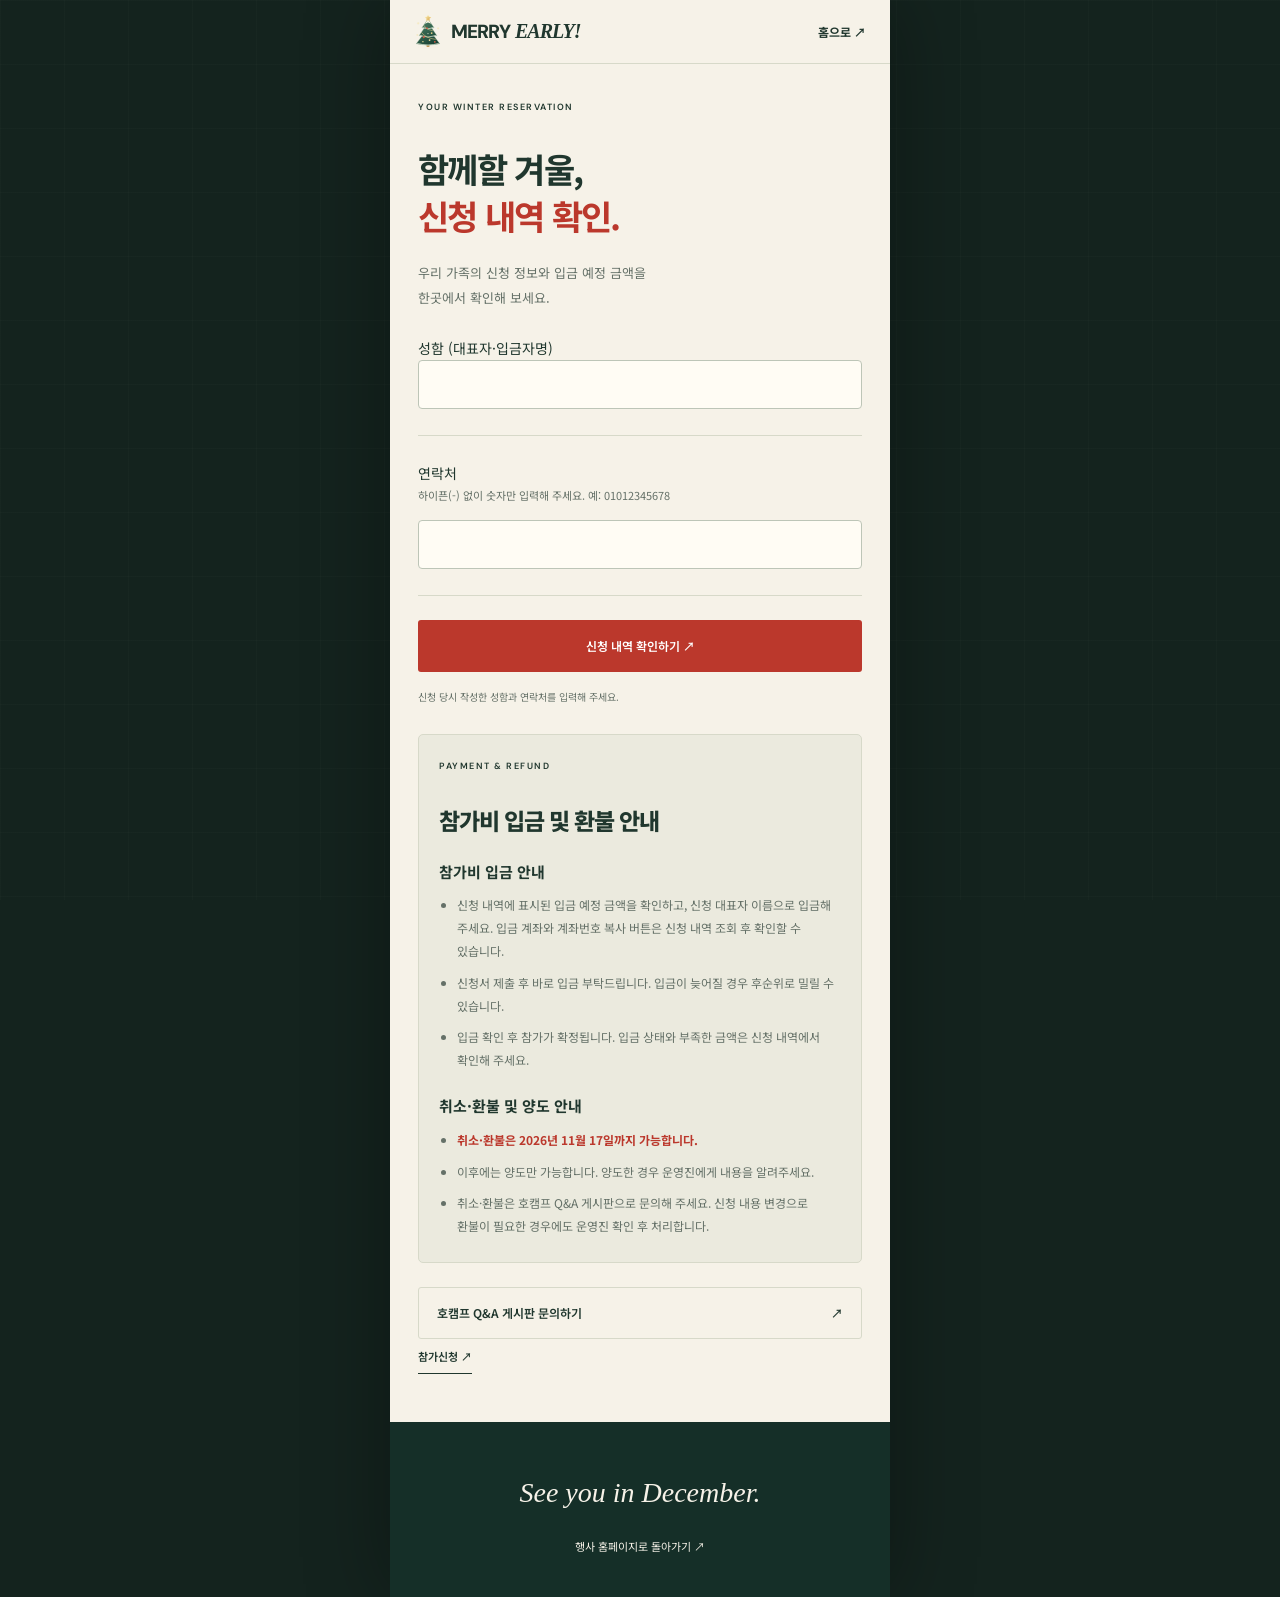
==== commit 827f9028: "feat: show payment and refund guidance on application lookup" ====
--- a/application.html
+++ b/application.html
@@ -1,2 +1,18 @@
 <!doctype html>
-<html lang="ko"><head><meta charset="utf-8"><meta name="viewport" content="width=device-width, initial-scale=1, viewport-fit=cover"><meta name="theme-color" content="#152f28"><meta name="robots" content="noindex"><title>신청 내역 확인 · 미리 크리스마스 캠프</title><link rel="icon" href="assets/favicon.svg"><link rel="stylesheet" href="style.css?v=20261104-tree"><link rel="stylesheet" href="registration.css?v=20261101-edit"><script src="payment-config.js?v=20261101" defer></script><script src="registration-fields.js?v=20261102-audit" defer></script><script src="application-edit.js?v=20261102-json" defer></script><script src="application.js?v=20261102-json" defer></script></head><body><div class="phone-site registration"><header class="header"><a class="wordmark" href="index.html"><img class="tree-icon logo-tree" src="assets/christmas-tree.svg" width="28" height="35" alt="" aria-hidden="true"> MERRY <i>EARLY!</i></a><a class="header-info" href="index.html">홈으로 ↗</a></header><main class="section"><p class="section-label">YOUR WINTER RESERVATION</p><h1>함께할 겨울,<br><em>신청 내역 확인.</em></h1><p class="body-copy">우리 가족의 신청 정보와 입금 예정 금액을<br>한곳에서 확인해 보세요.</p><form id="lookup-form" method="post" target="lookup-frame" autocomplete="off"><div class="form-field"><label for="lookup-name">성함 (대표자·입금자명)</label><input id="lookup-name" name="name" type="text" required maxlength="80" autocomplete="name"></div><div class="form-field"><label for="lookup-phone">연락처</label><p class="field-description" id="phone-hint">하이픈(-) 없이 숫자만 입력해 주세요. 예: 01012345678</p><input id="lookup-phone" name="phone" type="tel" inputmode="numeric" pattern="[0-9]{10,11}" minlength="10" maxlength="11" required aria-describedby="phone-hint" autocomplete="tel"></div><input type="hidden" name="nonce"><button class="button button-red submit-button" type="submit">신청 내역 확인하기 ↗</button><p class="fine-print">신청 당시 작성한 성함과 연락처를 입력해 주세요.</p></form><p id="lookup-status" role="status" class="fine-print"></p><div id="lookup-results" aria-live="polite"></div><section class="amount-card" id="lookup-payment" hidden><p class="section-label">PAYMENT GUIDE</p><h2>입금 계좌 안내</h2><p id="lookup-account-info" class="fine-print" style="white-space:pre-line"></p><button type="button" id="copy-lookup-account" class="button button-red submit-button">계좌번호 복사하기</button><p id="lookup-account-status" role="status" class="fine-print"></p><p class="fine-print">신청 대표자 이름으로 입금해 주세요.<br>입금 확인 및 참가 확정은 운영진이 진행합니다.</p></section><iframe name="lookup-frame" title="신청 조회 처리" hidden></iframe><a class="button button-outline" style="border-color:var(--line)" href="https://cafe.naver.com/f-e/cafes/30946666/menus/34?viewType=L" target="_blank" rel="noopener noreferrer">호캠프 Q&amp;A 게시판 문의하기 <span aria-hidden="true">↗</span></a><a class="text-link" href="register.html">참가신청 ↗</a></main><footer class="footer"><p class="serif">See you in December.</p><a href="index.html">행사 홈페이지로 돌아가기 ↗</a></footer></div></body></html>
+<html lang="ko"><head><meta charset="utf-8"><meta name="viewport" content="width=device-width, initial-scale=1, viewport-fit=cover"><meta name="theme-color" content="#152f28"><meta name="robots" content="noindex"><title>신청 내역 확인 · 미리 크리스마스 캠프</title><link rel="icon" href="assets/favicon.svg"><link rel="stylesheet" href="style.css?v=20261104-tree"><link rel="stylesheet" href="registration.css?v=20261101-edit"><script src="payment-config.js?v=20261101" defer></script><script src="registration-fields.js?v=20261102-audit" defer></script><script src="application-edit.js?v=20261102-json" defer></script><script src="application.js?v=20261102-json" defer></script><style>.payment-refund-guide{margin-top:28px;padding:24px 20px;border:1px solid var(--line);border-radius:5px;background:#ebeade}.payment-refund-guide h2{font-size:23px;letter-spacing:-1px}.payment-refund-guide h3{font-size:15px;margin:22px 0 10px}.payment-refund-guide ul{margin:0;padding-left:18px;font-size:12px;line-height:1.9;color:var(--muted)}.payment-refund-guide li+li{margin-top:9px}.payment-refund-guide strong{color:var(--red)}</style></head><body><div class="phone-site registration"><header class="header"><a class="wordmark" href="index.html"><img class="tree-icon logo-tree" src="assets/christmas-tree.svg" width="28" height="35" alt="" aria-hidden="true"> MERRY <i>EARLY!</i></a><a class="header-info" href="index.html">홈으로 ↗</a></header><main class="section"><p class="section-label">YOUR WINTER RESERVATION</p><h1>함께할 겨울,<br><em>신청 내역 확인.</em></h1><p class="body-copy">우리 가족의 신청 정보와 입금 예정 금액을<br>한곳에서 확인해 보세요.</p><form id="lookup-form" method="post" target="lookup-frame" autocomplete="off"><div class="form-field"><label for="lookup-name">성함 (대표자·입금자명)</label><input id="lookup-name" name="name" type="text" required maxlength="80" autocomplete="name"></div><div class="form-field"><label for="lookup-phone">연락처</label><p class="field-description" id="phone-hint">하이픈(-) 없이 숫자만 입력해 주세요. 예: 01012345678</p><input id="lookup-phone" name="phone" type="tel" inputmode="numeric" pattern="[0-9]{10,11}" minlength="10" maxlength="11" required aria-describedby="phone-hint" autocomplete="tel"></div><input type="hidden" name="nonce"><button class="button button-red submit-button" type="submit">신청 내역 확인하기 ↗</button><p class="fine-print">신청 당시 작성한 성함과 연락처를 입력해 주세요.</p></form><p id="lookup-status" role="status" class="fine-print"></p><div id="lookup-results" aria-live="polite"></div><section class="amount-card" id="lookup-payment" hidden><p class="section-label">PAYMENT GUIDE</p><h2>입금 계좌 안내</h2><p id="lookup-account-info" class="fine-print" style="white-space:pre-line"></p><button type="button" id="copy-lookup-account" class="button button-red submit-button">계좌번호 복사하기</button><p id="lookup-account-status" role="status" class="fine-print"></p><p class="fine-print">신청 대표자 이름으로 입금해 주세요.<br>입금 확인 및 참가 확정은 운영진이 진행합니다.</p></section><section id="payment-refund-guide" class="payment-refund-guide" aria-labelledby="payment-refund-title">
+<p class="section-label">PAYMENT &amp; REFUND</p>
+<h2 id="payment-refund-title">참가비 입금 및 환불 안내</h2>
+<h3>참가비 입금 안내</h3>
+<ul>
+<li>신청 내역에 표시된 입금 예정 금액을 확인하고, 신청 대표자 이름으로 입금해 주세요. 입금 계좌와 계좌번호 복사 버튼은 신청 내역 조회 후 확인할 수 있습니다.</li>
+<li>신청서 제출 후 바로 입금 부탁드립니다. 입금이 늦어질 경우 후순위로 밀릴 수 있습니다.</li>
+<li>입금 확인 후 참가가 확정됩니다. 입금 상태와 부족한 금액은 신청 내역에서 확인해 주세요.</li>
+</ul>
+<h3>취소·환불 및 양도 안내</h3>
+<ul>
+<li><strong>취소·환불은 2026년 11월 17일까지 가능합니다.</strong></li>
+<li>이후에는 양도만 가능합니다. 양도한 경우 운영진에게 내용을 알려주세요.</li>
+<li>취소·환불은 호캠프 Q&amp;A 게시판으로 문의해 주세요. 신청 내용 변경으로 환불이 필요한 경우에도 운영진 확인 후 처리합니다.</li>
+</ul>
+</section>
+<iframe name="lookup-frame" title="신청 조회 처리" hidden></iframe><a class="button button-outline" style="border-color:var(--line)" href="https://cafe.naver.com/f-e/cafes/30946666/menus/34?viewType=L" target="_blank" rel="noopener noreferrer">호캠프 Q&amp;A 게시판 문의하기 <span aria-hidden="true">↗</span></a><a class="text-link" href="register.html">참가신청 ↗</a></main><footer class="footer"><p class="serif">See you in December.</p><a href="index.html">행사 홈페이지로 돌아가기 ↗</a></footer></div></body></html>
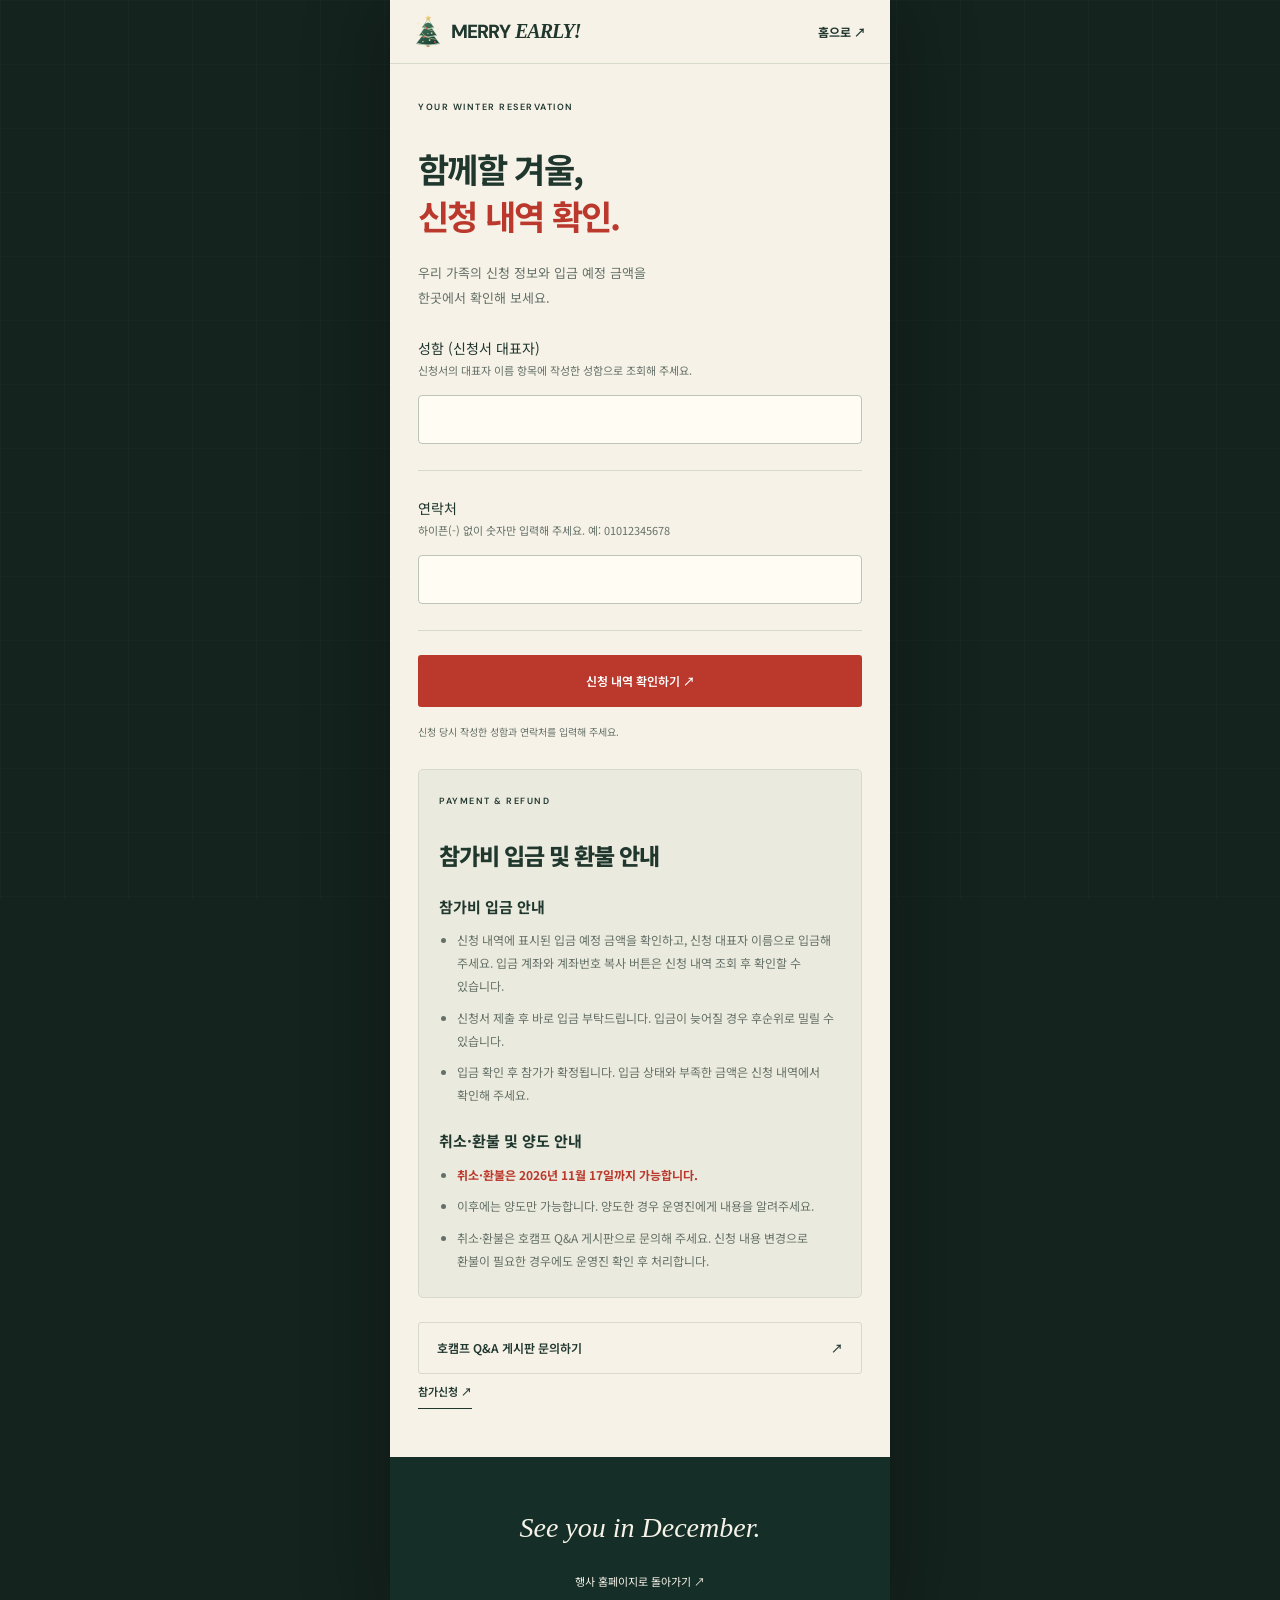
==== commit 250f03bd: "Preserve phone numbers during autofill and clarify receipt verification" ====
--- a/application.html
+++ b/application.html
@@ -1,5 +1,5 @@
 <!doctype html>
-<html lang="ko"><head><meta charset="utf-8"><meta name="viewport" content="width=device-width, initial-scale=1, viewport-fit=cover"><meta name="theme-color" content="#152f28"><meta name="robots" content="noindex"><title>신청 내역 확인 · 미리 크리스마스 캠프</title><link rel="icon" href="assets/favicon.svg"><link rel="stylesheet" href="style.css?v=20261104-tree"><link rel="stylesheet" href="registration.css?v=20261101-edit"><script src="payment-config.js?v=20261101" defer></script><script src="registration-fields.js?v=20261102-audit" defer></script><script src="application-edit.js?v=20261102-json" defer></script><script src="application.js?v=20261102-json" defer></script><style>.payment-refund-guide{margin-top:28px;padding:24px 20px;border:1px solid var(--line);border-radius:5px;background:#ebeade}.payment-refund-guide h2{font-size:23px;letter-spacing:-1px}.payment-refund-guide h3{font-size:15px;margin:22px 0 10px}.payment-refund-guide ul{margin:0;padding-left:18px;font-size:12px;line-height:1.9;color:var(--muted)}.payment-refund-guide li+li{margin-top:9px}.payment-refund-guide strong{color:var(--red)}</style></head><body><div class="phone-site registration"><header class="header"><a class="wordmark" href="index.html"><img class="tree-icon logo-tree" src="assets/christmas-tree.svg" width="28" height="35" alt="" aria-hidden="true"> MERRY <i>EARLY!</i></a><a class="header-info" href="index.html">홈으로 ↗</a></header><main class="section"><p class="section-label">YOUR WINTER RESERVATION</p><h1>함께할 겨울,<br><em>신청 내역 확인.</em></h1><p class="body-copy">우리 가족의 신청 정보와 입금 예정 금액을<br>한곳에서 확인해 보세요.</p><form id="lookup-form" method="post" target="lookup-frame" autocomplete="off"><div class="form-field"><label for="lookup-name">성함 (대표자·입금자명)</label><input id="lookup-name" name="name" type="text" required maxlength="80" autocomplete="name"></div><div class="form-field"><label for="lookup-phone">연락처</label><p class="field-description" id="phone-hint">하이픈(-) 없이 숫자만 입력해 주세요. 예: 01012345678</p><input id="lookup-phone" name="phone" type="tel" inputmode="numeric" pattern="[0-9]{10,11}" minlength="10" maxlength="11" required aria-describedby="phone-hint" autocomplete="tel"></div><input type="hidden" name="nonce"><button class="button button-red submit-button" type="submit">신청 내역 확인하기 ↗</button><p class="fine-print">신청 당시 작성한 성함과 연락처를 입력해 주세요.</p></form><p id="lookup-status" role="status" class="fine-print"></p><div id="lookup-results" aria-live="polite"></div><section class="amount-card" id="lookup-payment" hidden><p class="section-label">PAYMENT GUIDE</p><h2>입금 계좌 안내</h2><p id="lookup-account-info" class="fine-print" style="white-space:pre-line"></p><button type="button" id="copy-lookup-account" class="button button-red submit-button">계좌번호 복사하기</button><p id="lookup-account-status" role="status" class="fine-print"></p><p class="fine-print">신청 대표자 이름으로 입금해 주세요.<br>입금 확인 및 참가 확정은 운영진이 진행합니다.</p></section><section id="payment-refund-guide" class="payment-refund-guide" aria-labelledby="payment-refund-title">
+<html lang="ko"><head><meta charset="utf-8"><meta name="viewport" content="width=device-width, initial-scale=1, viewport-fit=cover"><meta name="theme-color" content="#152f28"><meta name="robots" content="noindex"><title>신청 내역 확인 · 미리 크리스마스 캠프</title><link rel="icon" href="assets/favicon.svg"><link rel="stylesheet" href="style.css?v=20261104-own-vehicle"><link rel="stylesheet" href="registration.css?v=20261101-edit"><script src="payment-config.js?v=20261101" defer></script><script src="contact-input.js?v=20261106-contact" defer></script><script src="registration-fields.js?v=20261104-own-vehicle" defer></script><script src="application-edit.js?v=20261106-contact" defer></script><script src="application.js?v=20261106-contact" defer></script><style>.payment-refund-guide{margin-top:28px;padding:24px 20px;border:1px solid var(--line);border-radius:5px;background:#ebeade}.payment-refund-guide h2{font-size:23px;letter-spacing:-1px}.payment-refund-guide h3{font-size:15px;margin:22px 0 10px}.payment-refund-guide ul{margin:0;padding-left:18px;font-size:12px;line-height:1.9;color:var(--muted)}.payment-refund-guide li+li{margin-top:9px}.payment-refund-guide strong{color:var(--red)}</style></head><body><div class="phone-site registration"><header class="header"><a class="wordmark" href="index.html"><img class="tree-icon logo-tree" src="assets/christmas-tree.svg" width="28" height="35" alt="" aria-hidden="true"> MERRY <i>EARLY!</i></a><a class="header-info" href="index.html">홈으로 ↗</a></header><main class="section"><p class="section-label">YOUR WINTER RESERVATION</p><h1>함께할 겨울,<br><em>신청 내역 확인.</em></h1><p class="body-copy">우리 가족의 신청 정보와 입금 예정 금액을<br>한곳에서 확인해 보세요.</p><form id="lookup-form" method="post" target="lookup-frame" autocomplete="off"><div class="form-field"><label for="lookup-name">성함 (신청서 대표자)</label><p class="field-description">신청서의 대표자 이름 항목에 작성한 성함으로 조회해 주세요.</p><input id="lookup-name" name="name" type="text" required maxlength="80" autocomplete="name"></div><div class="form-field"><label for="lookup-phone">연락처</label><p class="field-description" id="phone-hint">하이픈(-) 없이 숫자만 입력해 주세요. 예: 01012345678</p><input id="lookup-phone" name="phone" type="tel" inputmode="numeric" pattern="0[0-9]{9,10}" minlength="10" maxlength="24" required aria-describedby="phone-hint" autocomplete="tel"></div><input type="hidden" name="nonce"><button class="button button-red submit-button" type="submit">신청 내역 확인하기 ↗</button><p class="fine-print">신청 당시 작성한 성함과 연락처를 입력해 주세요.</p></form><p id="lookup-status" role="status" class="fine-print"></p><div id="lookup-results" aria-live="polite"></div><section class="amount-card" id="lookup-payment" hidden><p class="section-label">PAYMENT GUIDE</p><h2>입금 계좌 안내</h2><p id="lookup-account-info" class="fine-print" style="white-space:pre-line"></p><button type="button" id="copy-lookup-account" class="button button-red submit-button">계좌번호 복사하기</button><p id="lookup-account-status" role="status" class="fine-print"></p><p class="fine-print">신청 대표자 이름으로 입금해 주세요.<br>입금 확인 및 참가 확정은 운영진이 진행합니다.</p></section><section id="payment-refund-guide" class="payment-refund-guide" aria-labelledby="payment-refund-title">
 <p class="section-label">PAYMENT &amp; REFUND</p>
 <h2 id="payment-refund-title">참가비 입금 및 환불 안내</h2>
 <h3>참가비 입금 안내</h3>
--- a/style.css
+++ b/style.css
@@ -4,10 +4,10 @@
 .section{padding:48px 28px}.section-label{display:flex;justify-content:space-between;align-items:center;font-size:9px;letter-spacing:1.5px;font-weight:600;margin-bottom:30px}.section-label>span:last-child{font-size:22px;line-height:1}.intro-serif{font-size:28px;color:var(--red);margin-bottom:20px}.body-copy{font-size:13px;line-height:1.95;color:var(--muted);margin-top:20px}.ticket{margin-top:32px;background:var(--pine);color:var(--cream);padding:20px 22px 16px;position:relative;filter:drop-shadow(0 7px 9px #17332a10);border-radius:3px}.ticket-top{display:flex;justify-content:space-between;align-items:center;font-size:9px;letter-spacing:1px;color:var(--lime)}.ticket-top>span:last-child{font-size:24px}.ticket-date{display:flex;align-items:center;justify-content:space-between;gap:8px;margin:8px 0 22px}.ticket-date>strong{font:50px/.95 'DM Sans',sans-serif;letter-spacing:-3px;font-weight:600}.ticket-date>strong span{font-weight:400;font-size:27px;margin:0 8px}.ticket-date>.mono{font-size:10px;line-height:1.5}.ticket-dash{height:1px;border-top:1px dashed #ffffff50;position:relative;margin:0 -22px}.ticket-dash:before,.ticket-dash:after{content:'';position:absolute;width:16px;height:16px;border-radius:50%;background:var(--cream);top:-8px}.ticket-dash:before{left:-8px}.ticket-dash:after{right:-8px}.ticket-info{display:grid;grid-template-columns:1fr 1fr 1.3fr;gap:8px;margin:20px 0}.ticket-info dt{font-size:9px;color:#bbc9be;margin-bottom:5px}.ticket-info dd{margin:0;font-size:12px;font-weight:600}.ticket-bottom{border-top:1px solid #ffffff20;padding-top:12px;display:flex;justify-content:space-between;align-items:center;gap:12px}.ticket-bottom>.mono{font-size:7px;letter-spacing:1.3px}.barcode{width:66px;height:19px;background:repeating-linear-gradient(90deg,#e9ecdc 0px,#e9ecdc 1px,transparent 1px,transparent 3px,#e9ecdc 3px,#e9ecdc 5px,transparent 5px,transparent 7px)}.text-link{display:inline-flex;gap:20px;font-size:11px;font-weight:600;border-bottom:1px solid var(--ink);padding:8px 0;background:none}.invitation>.text-link{margin-top:16px}
 .program{background:#ebeade}.program-heading{display:flex;justify-content:space-between;gap:10px;align-items:center}.tiny-stamp{font:10px/1.2 'DM Sans',sans-serif;font-weight:700;letter-spacing:1px;border:1px solid var(--red);color:var(--red);padding:12px 10px;transform:rotate(9deg);text-align:center}.day-tabs{display:grid;grid-template-columns:1fr 1fr;margin-top:30px;border:1px solid var(--pine);border-radius:4px;overflow:hidden}.day-tabs button{display:flex;flex-direction:column;align-items:flex-start;background:transparent;padding:16px 18px;gap:3px;text-align:left}.day-tabs button+button{border-left:1px solid var(--pine)}.day-tabs button[aria-selected=true]{background:var(--pine);color:var(--cream)}.day-tabs small{font:9px 'DM Sans',sans-serif;letter-spacing:1.2px}.day-tabs strong{font:32px/1.2 'DM Sans',sans-serif;font-weight:500;letter-spacing:-1px}.day-tabs span{font-size:10px;opacity:.8}.program-item{display:flex;align-items:flex-start;gap:14px;padding:24px 0;border-bottom:1px solid #cdd1c3}.program-no{font:italic 25px var(--serif);color:var(--red);line-height:1.1;min-width:25px}.category{font-size:8px;letter-spacing:1.2px;color:#576756;display:block;margin-bottom:5px}.program-item h3{font-size:17px;font-weight:700;letter-spacing:-.7px}.program-item p{font-size:11px;line-height:1.85;color:var(--muted);margin-top:7px}.item-icon{font-size:27px;color:var(--red);margin-left:auto;line-height:1}.program-notice{font-size:10px;line-height:1.9;color:#656f61;margin-top:18px}.sunday{display:flex;gap:16px;align-items:flex-start;margin-top:26px;padding-top:22px;border-top:1px solid #bfc6b8}.sunday>.mono{font-size:10px;white-space:nowrap;padding-top:3px}.sunday p{font-size:11px}.sunday small{color:var(--muted);font-size:10px}.interlude{background:var(--red);color:var(--cream);padding:42px 28px;position:relative;overflow:hidden}.interlude .mono{font-size:9px;letter-spacing:1.7px}.interlude p{font-size:clamp(22px,6vw,30px);font-weight:800;line-height:1.45;letter-spacing:-1.5px;margin-top:18px}.interlude em{font-family:var(--serif);font-style:italic;color:var(--cream);border-bottom:1px solid #f8f4db80}.interlude-star{font-size:170px;position:absolute;right:-20px;bottom:-52px;color:#f7efda1c;line-height:1.3}
 .host-list{list-style:none;display:grid;grid-template-columns:1fr 1fr;margin:28px 0 0;padding:0;border-top:1px solid var(--line)}.host-list li{font-size:19px;font-weight:800;letter-spacing:-.7px;padding:17px 0;border-bottom:1px solid var(--line)}.host-list li:before{content:'✳\FE0E';font-weight:400;color:var(--red);font-size:15px;margin-right:10px}.host-credit{font-size:8px;letter-spacing:1.4px;margin-top:20px;color:var(--muted)}.venue{background:var(--pine);color:var(--cream)}.venue-label{font-size:11px;color:var(--lime);display:inline-block;margin-bottom:12px}.venue h2{font-size:37px;line-height:1.35}.venue h2 .serif{font-size:32px;font-weight:400;letter-spacing:-1px}.venue .body-copy{color:#becdc2}.venue-address{margin-top:30px;padding-top:24px;border-top:1px solid #f5f0dc30;display:flex;align-items:center;gap:16px}.venue-address>span{font-size:30px;color:var(--lime)}.venue-address strong{font-size:13px}.venue-address p{font-size:11px;color:#becdc2;margin-top:5px}.button{display:flex;align-items:center;justify-content:space-between;gap:12px;font-size:12px;font-weight:600;min-height:52px;padding:14px 18px;border-radius:3px}.button-outline{border:1px solid #f2f5d966;margin-top:24px}.fine-print{font-size:10px;line-height:1.85;margin-top:16px;color:var(--muted)}.venue .fine-print{color:#a7b9ad}.poster-section{background:#ede8dc}.poster-heading{display:flex;align-items:center;justify-content:space-between;gap:14px;margin-bottom:28px}.poster-heading h2{font-size:24px}.poster-heading .text-link{white-space:nowrap;font-size:10px}.poster-button{padding:0;background:var(--pine);width:100%;transform:rotate(-2deg);box-shadow:8px 10px 0 #cdd0bf;transition:transform .25s}.poster-button:hover{transform:rotate(0)}.poster-button img{width:100%;height:auto}.join-badge{display:inline-block;background:#e8e8d7;color:var(--pine);border-radius:30px;font-size:10px;padding:6px 12px;margin-bottom:18px}.join h2{font-size:35px}.join-details{margin:28px 0}.join-details>div{display:flex;justify-content:space-between;padding:12px 0;border-bottom:1px solid var(--line);font-size:12px}.join-details dt{color:var(--muted)}.join-details dd{margin:0;font-weight:600}.button-red{background:var(--red);color:white}.faq{padding-top:12px}.faq h2{font-size:24px;margin-bottom:24px}.faq details{border-top:1px solid var(--line)}.faq details:last-child{border-bottom:1px solid var(--line)}.faq summary{font-size:12px;font-weight:600;cursor:pointer;list-style:none;padding:19px 22px 19px 0;position:relative}.faq summary::-webkit-details-marker{display:none}.faq summary:after{content:'+';position:absolute;right:0;font:20px/1 'DM Sans',sans-serif;font-weight:400;top:20px}.faq details[open] summary:after{content:'−'}.faq details p{font-size:12px;line-height:1.9;color:var(--muted);padding-bottom:20px}.footer{background:var(--pine);color:var(--cream);padding:36px 28px 124px;text-align:center}.footer-star{font-size:40px;color:var(--lime)}.footer>.serif{font-size:28px;margin:12px 0 18px}.footer>a{font-size:11px}.footer small{display:block;font-size:9px;line-height:1.9;color:#aebcb1;margin-top:20px}
-.bottom-bar{position:fixed;bottom:0;left:50%;transform:translateX(-50%);width:min(100%,var(--shell));z-index:30;background:#f6f2e8f5;backdrop-filter:blur(10px);padding:12px 16px calc(12px + env(safe-area-inset-bottom));display:flex;gap:10px;border-top:1px solid var(--line)}.bottom-home{display:grid;place-items:center;border:1px solid #c4c8b8;border-radius:3px;width:48px;flex-shrink:0;font-size:22px}.bottom-cta{display:flex;align-items:center;justify-content:space-between;gap:12px;background:var(--red);color:white;min-height:48px;border-radius:3px;padding:12px 16px;flex:1}.bottom-cta span{font-size:10px;opacity:.85}.bottom-cta strong{font-size:12px;white-space:nowrap}dialog{border:0;padding:40px 10px 10px;background:var(--pine);color:white;max-width:min(92vw,580px);max-height:90svh;overflow:auto;border-radius:4px}dialog::backdrop{background:#06120fe8;backdrop-filter:blur(5px)}.dialog-close{position:absolute;top:3px;right:10px;background:none;color:white;min-height:34px;padding:5px 10px;font-size:13px}body.dialog-open{overflow:hidden}[hidden]{display:none!important}
+.bottom-bar{position:fixed;bottom:0;left:50%;transform:translateX(-50%);width:min(100%,var(--shell));z-index:30;background:#f6f2e8f5;backdrop-filter:blur(10px);padding:12px 16px calc(12px + env(safe-area-inset-bottom));display:grid;grid-template-columns:48px minmax(100px,1fr) minmax(0,1.6fr);gap:8px;border-top:1px solid var(--line)}.bottom-home{display:grid;place-items:center;border:1px solid #c4c8b8;border-radius:3px;min-height:48px;font-size:22px}.bottom-lookup{display:flex;align-items:center;justify-content:center;min-height:48px;padding:10px 8px;border:1px solid var(--pine);border-radius:3px;background:var(--cream);color:var(--pine);font-size:12px;font-weight:700;white-space:nowrap}.bottom-lookup:hover{background:#e8eddd}.bottom-cta{display:flex;align-items:center;justify-content:center;gap:10px;background:var(--red);color:white;min-width:0;min-height:48px;border-radius:3px;padding:12px 16px}.bottom-cta span{font-size:17px;line-height:1}.bottom-cta strong{font-size:15px;white-space:nowrap}dialog{border:0;padding:40px 10px 10px;background:var(--pine);color:white;max-width:min(92vw,580px);max-height:90svh;overflow:auto;border-radius:4px}dialog::backdrop{background:#06120fe8;backdrop-filter:blur(5px)}.dialog-close{position:absolute;top:3px;right:10px;background:none;color:white;min-height:34px;padding:5px 10px;font-size:13px}body.dialog-open{overflow:hidden}[hidden]{display:none!important}
 @media(min-width:1050px){.desktop-note{position:fixed;display:block;left:calc(50% - 580px);top:50%;transform:translateY(-50%);width:280px;color:#f6f2e8}.brand{display:flex;align-items:center;font-size:17px;font-weight:700;gap:8px}.brand-symbol{color:var(--lime);font-size:30px}.brand .mono{font-size:8px;font-weight:400;margin-left:auto;letter-spacing:1px}.eyebrow{font:8px 'DM Sans',sans-serif;letter-spacing:1.5px;color:#b3c0ae;margin-top:70px}.desktop-title{font-size:38px;font-weight:700;line-height:1.5;letter-spacing:-2px;margin-top:20px}.desktop-title em{color:var(--lime)}.desktop-line{width:40px;height:1px;background:#81927c;margin:28px 0}.desktop-date{font-size:12px;letter-spacing:1px;color:#d6decf}.desktop-place{font-size:12px;color:#aab8a8;margin-top:8px}.desktop-link{display:inline-flex;align-items:center;gap:20px;margin-top:34px;font-size:11px;color:#bdc8b5}.desktop-link>span{color:var(--lime);font-size:19px}.desktop-bottom{margin-top:80px;border-top:1px solid #d1dbbf20;padding-top:20px;display:flex;justify-content:space-between;font-size:8px;letter-spacing:1.5px;color:#93a18e}.desktop-right{position:fixed;right:calc(50% - 390px);top:10%;bottom:10%;display:flex;align-items:center;justify-content:space-between;flex-direction:column;color:#acbba0;gap:35px}.desktop-right>.big-spark{font-size:76px;color:var(--lime);line-height:1}.desktop-right>span:not(.big-spark){font:9px 'DM Sans',sans-serif;writing-mode:vertical-rl;letter-spacing:2px}}
 @media(min-width:1050px) and (max-width:1240px){.desktop-note{left:26px;width:220px}.desktop-title{font-size:31px}.desktop-right{right:60px}.eyebrow{font-size:7px}}
-@media(max-width:360px){.header{padding:0 18px}.wordmark{font-size:16px}.wordmark i{font-size:18px}.hero-copy{padding-left:22px;padding-right:22px}.hero{min-height:670px}.section{padding:40px 22px}.hero-top{padding-left:22px;padding-right:22px}.pill{font-size:7px}.edition{font-size:8px}.hero h1{letter-spacing:-2.5px}.ticket{padding-left:18px;padding-right:18px}.ticket-date>strong{font-size:40px}.ticket-dash{margin:0 -18px}.ticket-info dd{font-size:10px}.ticket-bottom>.mono{font-size:6px}.program-item{gap:10px}.program-item p{font-size:10px}.poster-heading h2{font-size:21px}.bottom-cta{padding:12px}.bottom-cta span{font-size:9px}.bottom-cta strong{font-size:11px}.venue h2 .serif{font-size:28px}.host-list li{font-size:16px}.day-tabs button{padding:14px}.program-heading h2{font-size:27px}}
+@media(max-width:360px){.header{padding:0 18px}.wordmark{font-size:16px}.wordmark i{font-size:18px}.hero-copy{padding-left:22px;padding-right:22px}.hero{min-height:670px}.section{padding:40px 22px}.hero-top{padding-left:22px;padding-right:22px}.pill{font-size:7px}.edition{font-size:8px}.hero h1{letter-spacing:-2.5px}.ticket{padding-left:18px;padding-right:18px}.ticket-date>strong{font-size:40px}.ticket-dash{margin:0 -18px}.ticket-info dd{font-size:10px}.ticket-bottom>.mono{font-size:6px}.program-item{gap:10px}.program-item p{font-size:10px}.poster-heading h2{font-size:21px}.bottom-bar{padding-left:12px;padding-right:12px;gap:6px;grid-template-columns:44px minmax(98px,1fr) minmax(0,1.5fr)}.bottom-cta{padding:12px 10px;gap:8px}.bottom-cta strong{font-size:14px}.venue h2 .serif{font-size:28px}.host-list li{font-size:16px}.day-tabs button{padding:14px}.program-heading h2{font-size:27px}}
 @media(prefers-reduced-motion:reduce){html{scroll-behavior:auto}*,*:before,*:after{animation:none!important;transition:none!important}}
 
 .participation-fees{margin:28px 0;padding:24px 20px;background:#ebeade;border:1px solid var(--line);border-radius:3px}.participation-fees h3{font-size:20px;letter-spacing:-.8px}.fee-basis{font-size:12px;color:var(--muted);margin-top:8px;line-height:1.8}.fee-list{margin:18px 0 0}.fee-list>div{display:flex;align-items:center;justify-content:space-between;gap:12px;padding:15px 0;border-top:1px solid #cdd1c3}.fee-list dt{font-size:13px}.fee-list dt small{display:block;font-size:11px;color:var(--muted);margin-top:3px}.fee-list dd{margin:0;white-space:nowrap;font-size:21px;font-weight:800;color:var(--red);letter-spacing:-.6px}.fee-extra{margin-top:10px;padding-top:16px;border-top:1px dashed #bfc6b8;font-size:11px;line-height:1.9;color:var(--muted)}.fee-extra strong{font-weight:700;color:var(--ink)}
@@ -16,3 +16,5 @@
 
 .logo-tree{width:28px;height:35px;flex-shrink:0;object-fit:contain;margin-right:4px}.interlude>div{position:relative;padding-right:78px;isolation:isolate}.interlude>div>.mono,.interlude p{position:relative;z-index:1}.interlude p{font-size:clamp(22px,6vw,28px)}.interlude-tree{position:absolute;right:-15px;bottom:-30px;width:112px;height:140px;opacity:.95;z-index:0;pointer-events:none}@media(max-width:360px){.interlude{padding-left:22px;padding-right:22px}.interlude>div{padding-right:62px}.interlude-tree{width:92px;height:115px;right:-12px;bottom:-24px}}
 @media(max-width:360px){.interlude em{display:block;width:max-content}.interlude p{font-size:21px}}
+
+.own-vehicle-notice{font-size:12px;line-height:1.9;color:var(--muted);margin-top:16px;padding:14px;border:1px solid #c6cebc;border-radius:4px;background:#f5f3e7}.own-vehicle-notice strong{color:var(--pine)}.choice-note{display:block;margin-top:7px;font-size:11px;font-weight:400;line-height:1.8;color:var(--muted)}
--- a/registration.css
+++ b/registration.css
@@ -3,6 +3,7 @@
 .family-field{margin:24px 0;padding:24px 18px;background:#e8eddd;border:2px solid var(--pine);border-radius:6px;scroll-margin-top:84px}.person-count{margin:0;padding:12px 0;border:0;min-width:0}.person-count legend{float:none;font-size:14px;margin:0 0 8px}.count-options{display:grid;grid-template-columns:repeat(5,minmax(0,1fr));gap:6px}.count-options .choice{display:block;position:relative;padding:12px 0;text-align:center;margin:0;font-weight:700}.count-options input{position:absolute;opacity:0;width:1px;height:1px}.count-options .choice:has(input:checked){background:var(--pine);color:var(--cream)}.count-options .choice:has(input:focus-visible){outline:3px solid #dd8837;outline-offset:2px}.family-jump{display:block;margin-top:16px;color:var(--pine);font-weight:700;text-decoration:underline;font-size:13px}
 
 .arrival-notice{font-size:12px;font-weight:700;color:var(--red);margin-bottom:12px}
+.registration .submit-button:disabled{cursor:wait;pointer-events:none;background:var(--pine);color:var(--cream);opacity:1}.submit-button[aria-busy=true]::before{content:"";width:16px;height:16px;flex:0 0 16px;border:2px solid currentColor;border-right-color:transparent;border-radius:50%;animation:submission-spin .8s linear infinite}.submit-button[aria-busy=true]{gap:10px}.registration form[aria-busy=true] #form-status{padding:16px;background:#e8eddd;border:1px solid var(--pine);border-radius:5px;color:var(--pine);font-weight:700}@keyframes submission-spin{to{transform:rotate(360deg)}}@media(prefers-reduced-motion:reduce){.submit-button[aria-busy=true]::before{animation:none}}
 
 .lookup-link{margin:12px 0;border:1px solid var(--pine);background:transparent}.lookup-link:hover{background:#e8eddd}.registration>.lookup-link{margin:0 28px 28px}#lookup-results dd{max-width:65%;text-align:right}#lookup-form button:disabled{opacity:.6}
 .all-details-title{font-size:24px;margin-top:36px}.completed-details{margin:20px 0}.completed-details>div{padding:18px 0;border-bottom:1px solid var(--line)}.completed-details dt{font-size:12px;color:var(--muted);margin-bottom:8px}.completed-details dd{margin:0;font-size:14px;white-space:pre-wrap;overflow-wrap:anywhere;word-break:normal}#account-info{white-space:pre-line}#verification-retry{margin-top:12px}.submit-button:disabled{opacity:.65}
